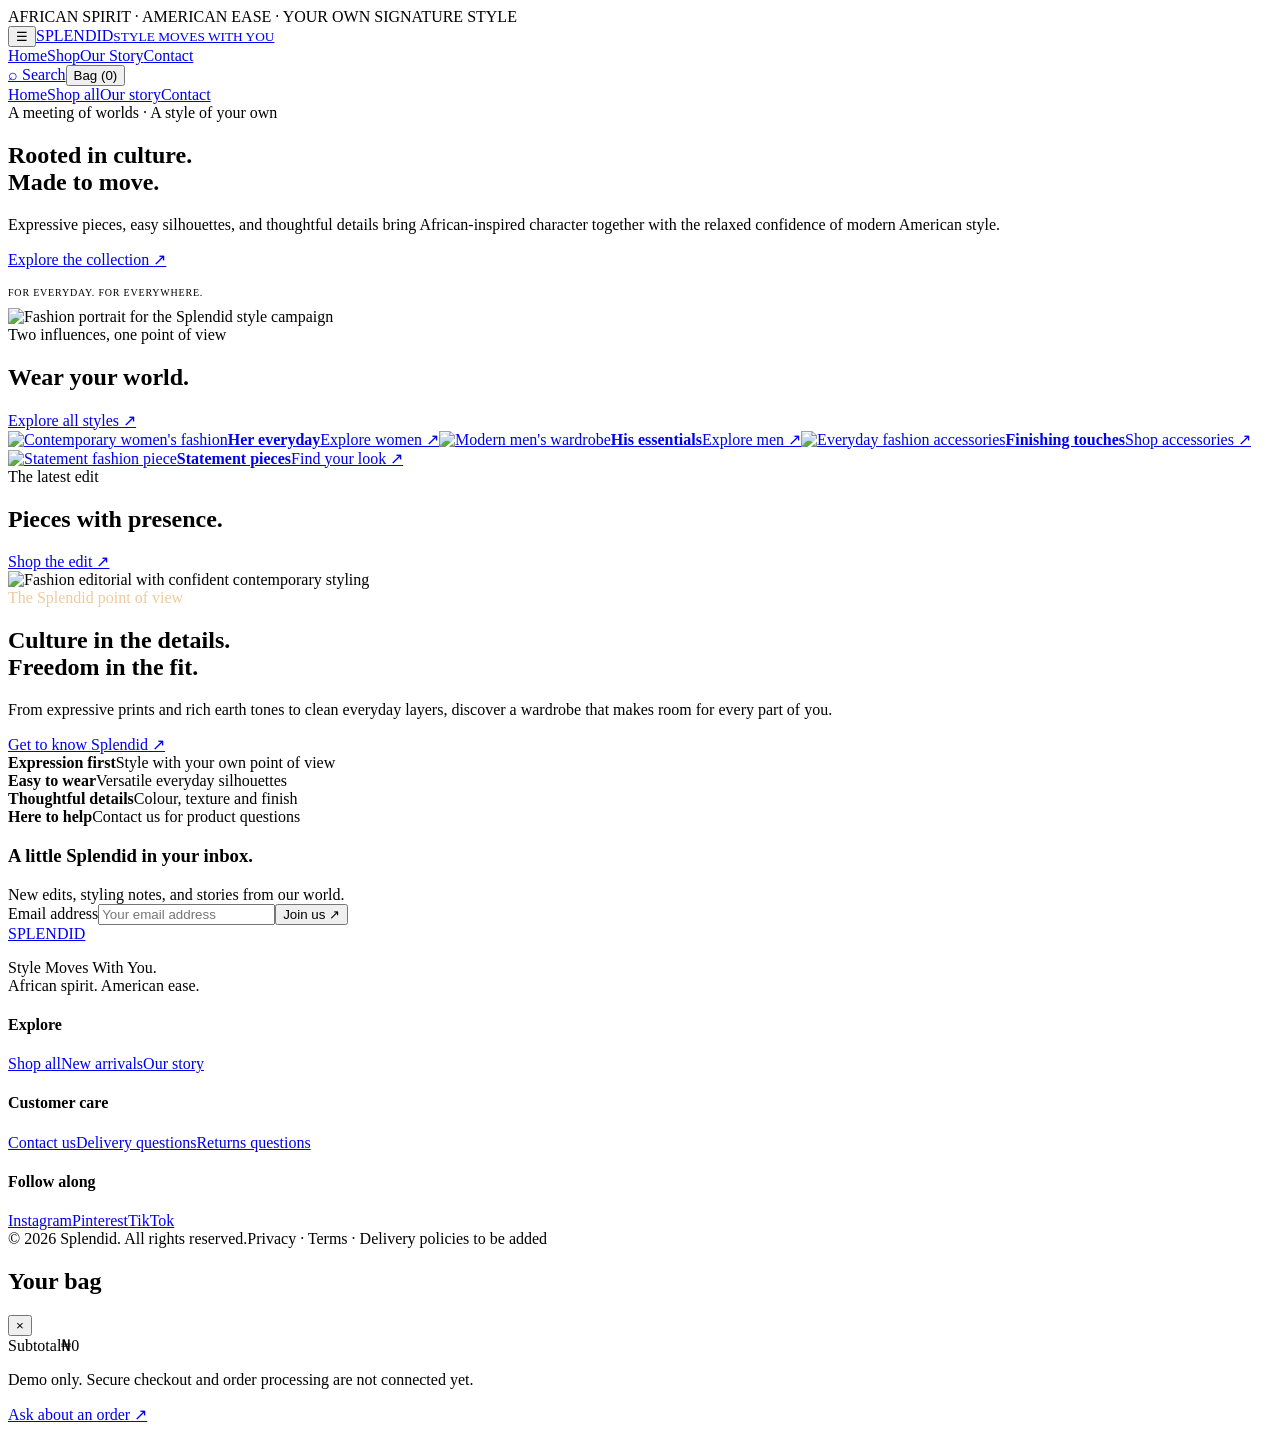
==== index.html @ 49380f8c "Add files via upload" ====
<!doctype html><html lang="en"><head><meta charset="utf-8"><meta name="viewport" content="width=device-width,initial-scale=1"><title>Splendid | African Spirit, American Ease</title><meta name="description" content="Discover Splendid: contemporary fashion blending African-inspired expression with American everyday ease. Explore clothing and accessories for your own kind of style."><meta name="robots" content="index,follow"><meta property="og:title" content="Splendid — Style Moves With You"><meta property="og:description" content="African spirit. American ease. Your own signature style."><link rel="stylesheet" href="assets/style.css"><script defer src="assets/app.js"></script><script defer src="assets/site.js"></script></head><body><div class="announcement">AFRICAN SPIRIT · AMERICAN EASE · YOUR OWN SIGNATURE STYLE</div><header class="header"><nav class="nav" aria-label="Main navigation"><button class="menu-toggle" aria-label="Open navigation">☰</button><a class="logo" href="index.html">SPLENDID<small>STYLE MOVES WITH YOU</small></a><div class="navlinks"><a href="index.html">Home</a><a href="shop.html">Shop</a><a href="about.html">Our Story</a><a href="contact.html">Contact</a></div><div class="navtools"><a href="shop.html" aria-label="Find products">⌕ Search</a><button data-open-cart aria-label="Open shopping bag">Bag (<span data-cart-count>0</span>)</button></div></nav><div class="mobile-menu"><a href="index.html">Home</a><a href="shop.html">Shop all</a><a href="about.html">Our story</a><a href="contact.html">Contact</a></div></header><main><section class="hero"><div class="hero-copy"><div class="eyebrow">A meeting of worlds · A style of your own</div><h1>Rooted in culture.<br>Made to move.</h1><p>Expressive pieces, easy silhouettes, and thoughtful details bring African-inspired character together with the relaxed confidence of modern American style.</p><a class="button" href="shop.html">Explore the collection <span>↗</span></a><p style="font-size:10px;letter-spacing:.08em;margin-top:18px">FOR EVERYDAY. FOR EVERYWHERE.</p></div><div class="hero-image"><img src="https://images.unsplash.com/photo-1534528741775-53994a69daeb?auto=format&fit=crop&w=1400&q=90" alt="Fashion portrait for the Splendid style campaign"></div></section><section class="section container"><div class="section-head"><div><div class="eyebrow">Two influences, one point of view</div><h2>Wear your world.</h2></div><a class="text-link" href="shop.html">Explore all styles ↗</a></div><div class="categories"><a class="category-card" href="shop.html?category=Women"><img src="https://images.unsplash.com/photo-1483985988355-763728e1935b?auto=format&fit=crop&w=800&q=85" alt="Contemporary women's fashion" loading="lazy"><span class="category-label"><strong>Her everyday</strong>Explore women ↗</span></a><a class="category-card" href="shop.html?category=Men"><img src="https://images.unsplash.com/photo-1617137968427-85924c800a22?auto=format&fit=crop&w=800&q=85" alt="Modern men's wardrobe" loading="lazy"><span class="category-label"><strong>His essentials</strong>Explore men ↗</span></a><a class="category-card" href="shop.html?category=Accessories"><img src="https://images.unsplash.com/photo-1590874103328-eac38a683ce7?auto=format&fit=crop&w=800&q=85" alt="Everyday fashion accessories" loading="lazy"><span class="category-label"><strong>Finishing touches</strong>Shop accessories ↗</span></a><a class="category-card" href="shop.html"><img src="https://images.unsplash.com/photo-1539008835657-9e8e9680c956?auto=format&fit=crop&w=800&q=85" alt="Statement fashion piece" loading="lazy"><span class="category-label"><strong>Statement pieces</strong>Find your look ↗</span></a></div></section><section class="section container"><div class="section-head"><div><div class="eyebrow">The latest edit</div><h2>Pieces with presence.</h2></div><a class="text-link" href="shop.html">Shop the edit ↗</a></div><div class="product-grid" data-featured></div></section><section class="container section"><div class="editorial"><img src="https://images.unsplash.com/photo-1529139574466-a303027c1d8b?auto=format&fit=crop&w=1100&q=85" alt="Fashion editorial with confident contemporary styling" loading="lazy"><div class="editorial-copy"><div class="eyebrow" style="color:#f0c99c">The Splendid point of view</div><h2>Culture in the details.<br>Freedom in the fit.</h2><p>From expressive prints and rich earth tones to clean everyday layers, discover a wardrobe that makes room for every part of you.</p><a class="button light" href="about.html">Get to know Splendid ↗</a></div></div></section><section class="container section" style="padding-top:0"><div class="benefits"><div class="benefit"><strong>Expression first</strong><span>Style with your own point of view</span></div><div class="benefit"><strong>Easy to wear</strong><span>Versatile everyday silhouettes</span></div><div class="benefit"><strong>Thoughtful details</strong><span>Colour, texture and finish</span></div><div class="benefit"><strong>Here to help</strong><span>Contact us for product questions</span></div></div></section><section class="container section" style="padding-top:0"><div class="newsletter"><div><h3>A little Splendid in your inbox.</h3><p class="muted" style="margin:0">New edits, styling notes, and stories from our world.</p></div><form class="newsletter-form" data-newsletter><label class="sr-only" for="newsletter-email">Email address</label><input id="newsletter-email" type="email" required placeholder="Your email address"><button type="submit">Join us ↗</button><span data-form-note class="sr-only" aria-live="polite"></span></form></div></section></main><footer class="footer"><div class="container"><div class="footer-main"><div class="footer-brand"><a class="logo" href="index.html">SPLENDID</a><p>Style Moves With You.<br>African spirit. American ease.</p></div><div><h4>Explore</h4><div class="footer-links"><a href="shop.html">Shop all</a><a href="shop.html">New arrivals</a><a href="about.html">Our story</a></div></div><div><h4>Customer care</h4><div class="footer-links"><a href="contact.html">Contact us</a><a href="contact.html">Delivery questions</a><a href="contact.html">Returns questions</a></div></div><div><h4>Follow along</h4><div class="footer-links"><a href="#">Instagram</a><a href="#">Pinterest</a><a href="#">TikTok</a></div></div></div><div class="footer-bottom"><span>© <span data-year>2026</span> Splendid. All rights reserved.</span><span>Privacy · Terms · Delivery policies to be added</span></div></div></footer><div class="cart-panel" data-cart-panel role="dialog" aria-modal="true" aria-label="Shopping bag"><div class="cart-inner"><div class="cart-head"><h2>Your bag</h2><button class="cart-close" data-close-cart aria-label="Close bag">×</button></div><div data-cart-items></div><div class="cart-total"><span>Subtotal</span><span data-cart-total>₦0</span></div><p class="cart-note">Demo only. Secure checkout and order processing are not connected yet.</p><a class="button" href="contact.html">Ask about an order ↗</a></div></div></body></html>
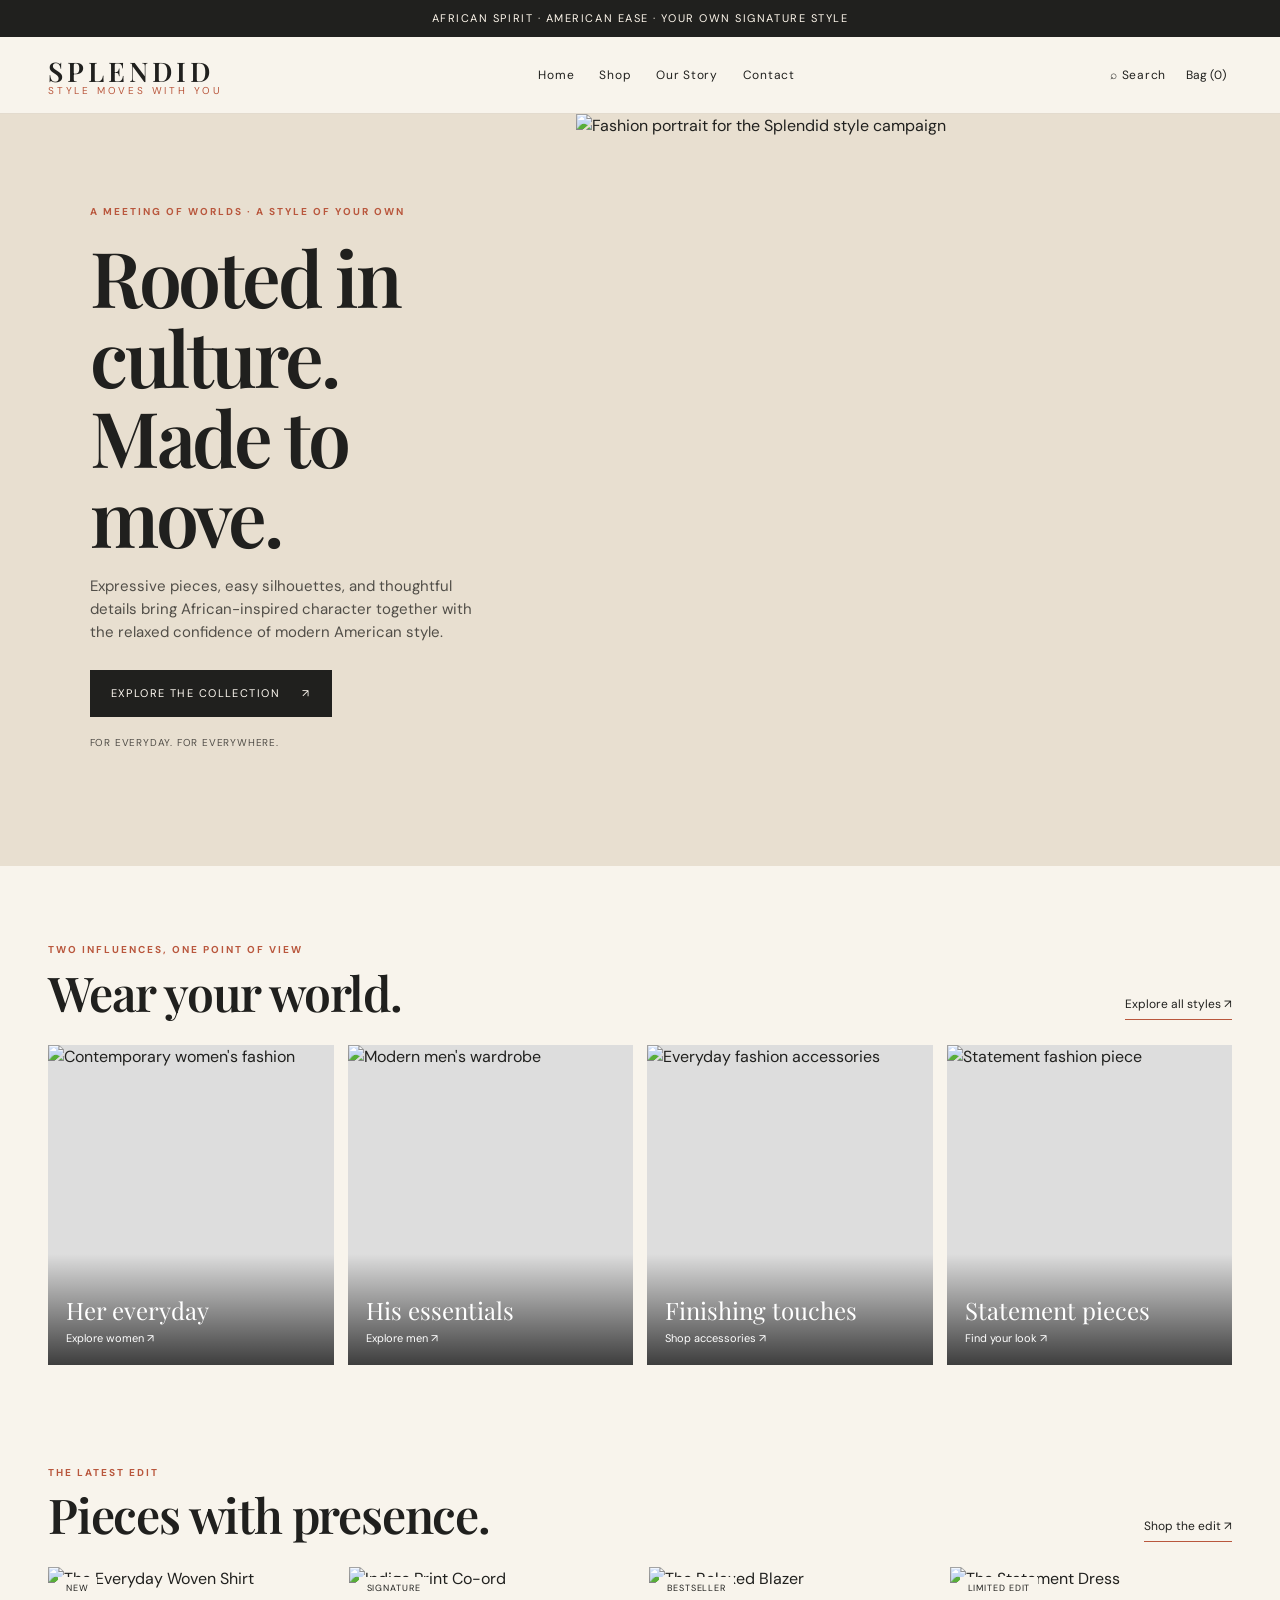
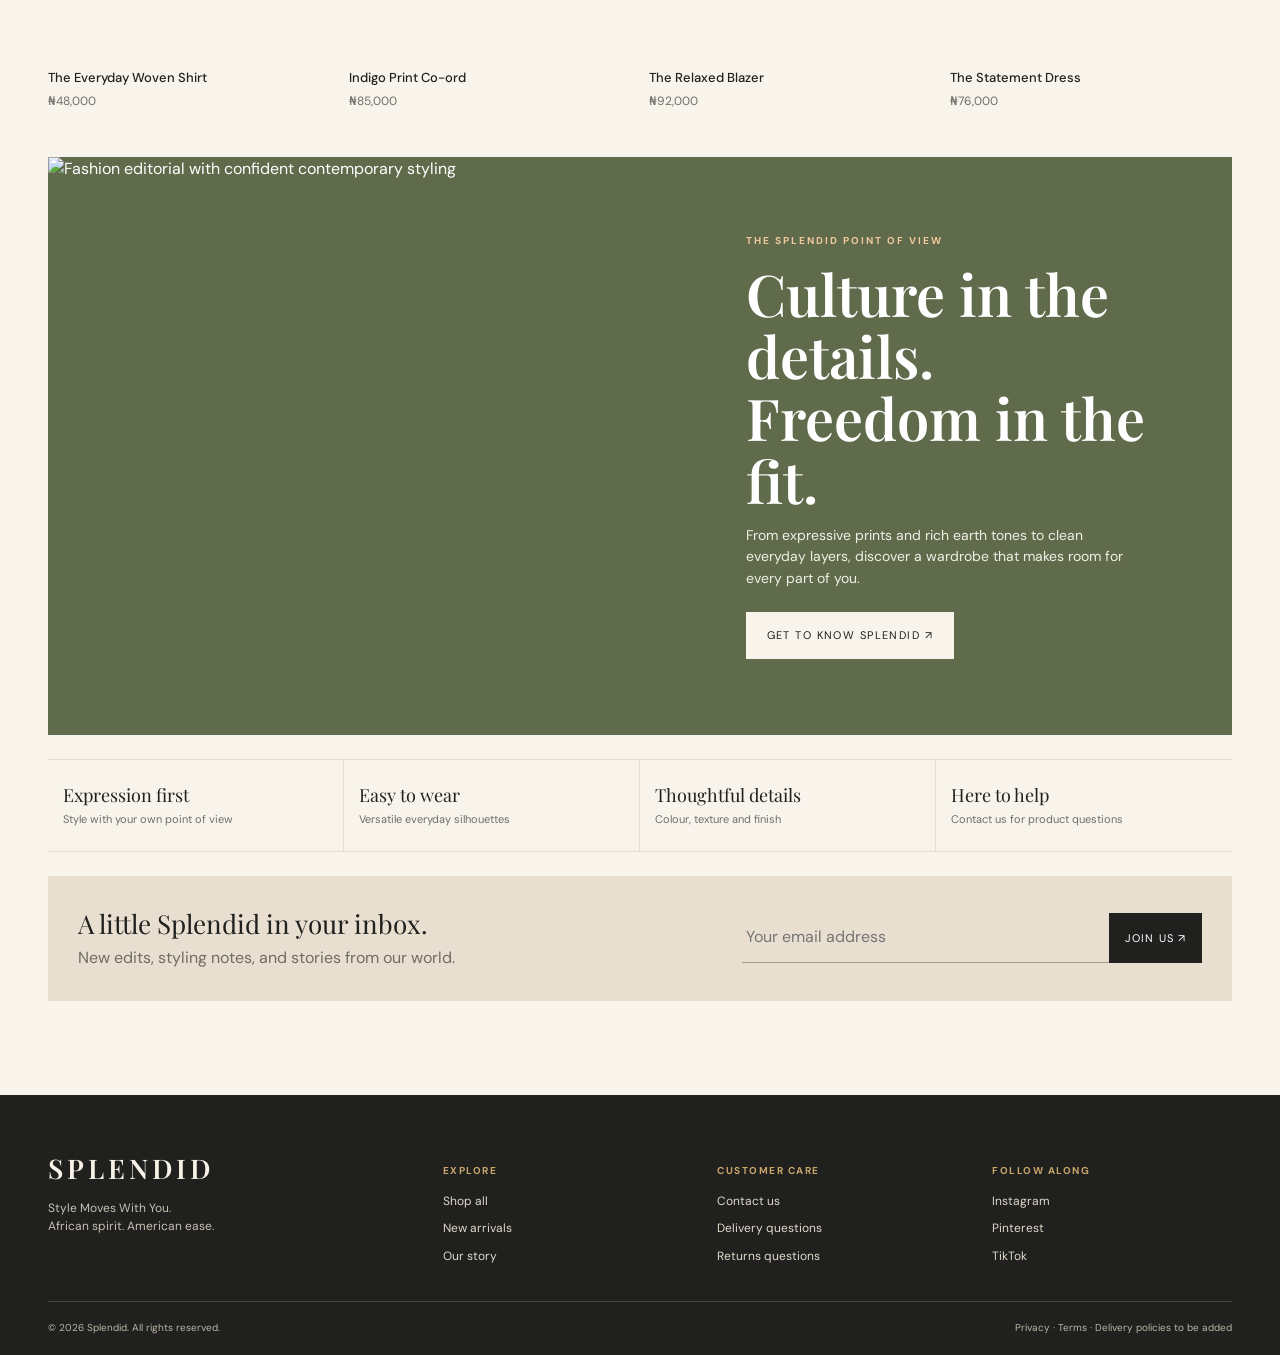
==== commit f869a873: "Update index.html" ====
--- a/index.html
+++ b/index.html
@@ -1 +1,2 @@
-<!doctype html><html lang="en"><head><meta charset="utf-8"><meta name="viewport" content="width=device-width,initial-scale=1"><title>Splendid | African Spirit, American Ease</title><meta name="description" content="Discover Splendid: contemporary fashion blending African-inspired expression with American everyday ease. Explore clothing and accessories for your own kind of style."><meta name="robots" content="index,follow"><meta property="og:title" content="Splendid — Style Moves With You"><meta property="og:description" content="African spirit. American ease. Your own signature style."><link rel="stylesheet" href="assets/style.css"><script defer src="assets/app.js"></script><script defer src="assets/site.js"></script></head><body><div class="announcement">AFRICAN SPIRIT · AMERICAN EASE · YOUR OWN SIGNATURE STYLE</div><header class="header"><nav class="nav" aria-label="Main navigation"><button class="menu-toggle" aria-label="Open navigation">☰</button><a class="logo" href="index.html">SPLENDID<small>STYLE MOVES WITH YOU</small></a><div class="navlinks"><a href="index.html">Home</a><a href="shop.html">Shop</a><a href="about.html">Our Story</a><a href="contact.html">Contact</a></div><div class="navtools"><a href="shop.html" aria-label="Find products">⌕ Search</a><button data-open-cart aria-label="Open shopping bag">Bag (<span data-cart-count>0</span>)</button></div></nav><div class="mobile-menu"><a href="index.html">Home</a><a href="shop.html">Shop all</a><a href="about.html">Our story</a><a href="contact.html">Contact</a></div></header><main><section class="hero"><div class="hero-copy"><div class="eyebrow">A meeting of worlds · A style of your own</div><h1>Rooted in culture.<br>Made to move.</h1><p>Expressive pieces, easy silhouettes, and thoughtful details bring African-inspired character together with the relaxed confidence of modern American style.</p><a class="button" href="shop.html">Explore the collection <span>↗</span></a><p style="font-size:10px;letter-spacing:.08em;margin-top:18px">FOR EVERYDAY. FOR EVERYWHERE.</p></div><div class="hero-image"><img src="https://images.unsplash.com/photo-1534528741775-53994a69daeb?auto=format&fit=crop&w=1400&q=90" alt="Fashion portrait for the Splendid style campaign"></div></section><section class="section container"><div class="section-head"><div><div class="eyebrow">Two influences, one point of view</div><h2>Wear your world.</h2></div><a class="text-link" href="shop.html">Explore all styles ↗</a></div><div class="categories"><a class="category-card" href="shop.html?category=Women"><img src="https://images.unsplash.com/photo-1483985988355-763728e1935b?auto=format&fit=crop&w=800&q=85" alt="Contemporary women's fashion" loading="lazy"><span class="category-label"><strong>Her everyday</strong>Explore women ↗</span></a><a class="category-card" href="shop.html?category=Men"><img src="https://images.unsplash.com/photo-1617137968427-85924c800a22?auto=format&fit=crop&w=800&q=85" alt="Modern men's wardrobe" loading="lazy"><span class="category-label"><strong>His essentials</strong>Explore men ↗</span></a><a class="category-card" href="shop.html?category=Accessories"><img src="https://images.unsplash.com/photo-1590874103328-eac38a683ce7?auto=format&fit=crop&w=800&q=85" alt="Everyday fashion accessories" loading="lazy"><span class="category-label"><strong>Finishing touches</strong>Shop accessories ↗</span></a><a class="category-card" href="shop.html"><img src="https://images.unsplash.com/photo-1539008835657-9e8e9680c956?auto=format&fit=crop&w=800&q=85" alt="Statement fashion piece" loading="lazy"><span class="category-label"><strong>Statement pieces</strong>Find your look ↗</span></a></div></section><section class="section container"><div class="section-head"><div><div class="eyebrow">The latest edit</div><h2>Pieces with presence.</h2></div><a class="text-link" href="shop.html">Shop the edit ↗</a></div><div class="product-grid" data-featured></div></section><section class="container section"><div class="editorial"><img src="https://images.unsplash.com/photo-1529139574466-a303027c1d8b?auto=format&fit=crop&w=1100&q=85" alt="Fashion editorial with confident contemporary styling" loading="lazy"><div class="editorial-copy"><div class="eyebrow" style="color:#f0c99c">The Splendid point of view</div><h2>Culture in the details.<br>Freedom in the fit.</h2><p>From expressive prints and rich earth tones to clean everyday layers, discover a wardrobe that makes room for every part of you.</p><a class="button light" href="about.html">Get to know Splendid ↗</a></div></div></section><section class="container section" style="padding-top:0"><div class="benefits"><div class="benefit"><strong>Expression first</strong><span>Style with your own point of view</span></div><div class="benefit"><strong>Easy to wear</strong><span>Versatile everyday silhouettes</span></div><div class="benefit"><strong>Thoughtful details</strong><span>Colour, texture and finish</span></div><div class="benefit"><strong>Here to help</strong><span>Contact us for product questions</span></div></div></section><section class="container section" style="padding-top:0"><div class="newsletter"><div><h3>A little Splendid in your inbox.</h3><p class="muted" style="margin:0">New edits, styling notes, and stories from our world.</p></div><form class="newsletter-form" data-newsletter><label class="sr-only" for="newsletter-email">Email address</label><input id="newsletter-email" type="email" required placeholder="Your email address"><button type="submit">Join us ↗</button><span data-form-note class="sr-only" aria-live="polite"></span></form></div></section></main><footer class="footer"><div class="container"><div class="footer-main"><div class="footer-brand"><a class="logo" href="index.html">SPLENDID</a><p>Style Moves With You.<br>African spirit. American ease.</p></div><div><h4>Explore</h4><div class="footer-links"><a href="shop.html">Shop all</a><a href="shop.html">New arrivals</a><a href="about.html">Our story</a></div></div><div><h4>Customer care</h4><div class="footer-links"><a href="contact.html">Contact us</a><a href="contact.html">Delivery questions</a><a href="contact.html">Returns questions</a></div></div><div><h4>Follow along</h4><div class="footer-links"><a href="#">Instagram</a><a href="#">Pinterest</a><a href="#">TikTok</a></div></div></div><div class="footer-bottom"><span>© <span data-year>2026</span> Splendid. All rights reserved.</span><span>Privacy · Terms · Delivery policies to be added</span></div></div></footer><div class="cart-panel" data-cart-panel role="dialog" aria-modal="true" aria-label="Shopping bag"><div class="cart-inner"><div class="cart-head"><h2>Your bag</h2><button class="cart-close" data-close-cart aria-label="Close bag">×</button></div><div data-cart-items></div><div class="cart-total"><span>Subtotal</span><span data-cart-total>₦0</span></div><p class="cart-note">Demo only. Secure checkout and order processing are not connected yet.</p><a class="button" href="contact.html">Ask about an order ↗</a></div></div></body></html>+<!doctype html><html lang="en"><head> 
+<meta name="google-site-verification" content="3cbQfz8HSsc6Aqe2vaM2BkxB1Rm-WFdyuLF4IimQgEU" /> <meta charset="utf-8"><meta name="viewport" content="width=device-width,initial-scale=1"><title>Splendid | African Spirit, American Ease</title><meta name="description" content="Discover Splendid: contemporary fashion blending African-inspired expression with American everyday ease. Explore clothing and accessories for your own kind of style."><meta name="robots" content="index,follow"><meta property="og:title" content="Splendid — Style Moves With You"><meta property="og:description" content="African spirit. American ease. Your own signature style."><link rel="stylesheet" href="assets/style.css"><script defer src="assets/app.js"></script><script defer src="assets/site.js"></script></head><body><div class="announcement">AFRICAN SPIRIT · AMERICAN EASE · YOUR OWN SIGNATURE STYLE</div><header class="header"><nav class="nav" aria-label="Main navigation"><button class="menu-toggle" aria-label="Open navigation">☰</button><a class="logo" href="index.html">SPLENDID<small>STYLE MOVES WITH YOU</small></a><div class="navlinks"><a href="index.html">Home</a><a href="shop.html">Shop</a><a href="about.html">Our Story</a><a href="contact.html">Contact</a></div><div class="navtools"><a href="shop.html" aria-label="Find products">⌕ Search</a><button data-open-cart aria-label="Open shopping bag">Bag (<span data-cart-count>0</span>)</button></div></nav><div class="mobile-menu"><a href="index.html">Home</a><a href="shop.html">Shop all</a><a href="about.html">Our story</a><a href="contact.html">Contact</a></div></header><main><section class="hero"><div class="hero-copy"><div class="eyebrow">A meeting of worlds · A style of your own</div><h1>Rooted in culture.<br>Made to move.</h1><p>Expressive pieces, easy silhouettes, and thoughtful details bring African-inspired character together with the relaxed confidence of modern American style.</p><a class="button" href="shop.html">Explore the collection <span>↗</span></a><p style="font-size:10px;letter-spacing:.08em;margin-top:18px">FOR EVERYDAY. FOR EVERYWHERE.</p></div><div class="hero-image"><img src="https://images.unsplash.com/photo-1534528741775-53994a69daeb?auto=format&fit=crop&w=1400&q=90" alt="Fashion portrait for the Splendid style campaign"></div></section><section class="section container"><div class="section-head"><div><div class="eyebrow">Two influences, one point of view</div><h2>Wear your world.</h2></div><a class="text-link" href="shop.html">Explore all styles ↗</a></div><div class="categories"><a class="category-card" href="shop.html?category=Women"><img src="https://images.unsplash.com/photo-1483985988355-763728e1935b?auto=format&fit=crop&w=800&q=85" alt="Contemporary women's fashion" loading="lazy"><span class="category-label"><strong>Her everyday</strong>Explore women ↗</span></a><a class="category-card" href="shop.html?category=Men"><img src="https://images.unsplash.com/photo-1617137968427-85924c800a22?auto=format&fit=crop&w=800&q=85" alt="Modern men's wardrobe" loading="lazy"><span class="category-label"><strong>His essentials</strong>Explore men ↗</span></a><a class="category-card" href="shop.html?category=Accessories"><img src="https://images.unsplash.com/photo-1590874103328-eac38a683ce7?auto=format&fit=crop&w=800&q=85" alt="Everyday fashion accessories" loading="lazy"><span class="category-label"><strong>Finishing touches</strong>Shop accessories ↗</span></a><a class="category-card" href="shop.html"><img src="https://images.unsplash.com/photo-1539008835657-9e8e9680c956?auto=format&fit=crop&w=800&q=85" alt="Statement fashion piece" loading="lazy"><span class="category-label"><strong>Statement pieces</strong>Find your look ↗</span></a></div></section><section class="section container"><div class="section-head"><div><div class="eyebrow">The latest edit</div><h2>Pieces with presence.</h2></div><a class="text-link" href="shop.html">Shop the edit ↗</a></div><div class="product-grid" data-featured></div></section><section class="container section"><div class="editorial"><img src="https://images.unsplash.com/photo-1529139574466-a303027c1d8b?auto=format&fit=crop&w=1100&q=85" alt="Fashion editorial with confident contemporary styling" loading="lazy"><div class="editorial-copy"><div class="eyebrow" style="color:#f0c99c">The Splendid point of view</div><h2>Culture in the details.<br>Freedom in the fit.</h2><p>From expressive prints and rich earth tones to clean everyday layers, discover a wardrobe that makes room for every part of you.</p><a class="button light" href="about.html">Get to know Splendid ↗</a></div></div></section><section class="container section" style="padding-top:0"><div class="benefits"><div class="benefit"><strong>Expression first</strong><span>Style with your own point of view</span></div><div class="benefit"><strong>Easy to wear</strong><span>Versatile everyday silhouettes</span></div><div class="benefit"><strong>Thoughtful details</strong><span>Colour, texture and finish</span></div><div class="benefit"><strong>Here to help</strong><span>Contact us for product questions</span></div></div></section><section class="container section" style="padding-top:0"><div class="newsletter"><div><h3>A little Splendid in your inbox.</h3><p class="muted" style="margin:0">New edits, styling notes, and stories from our world.</p></div><form class="newsletter-form" data-newsletter><label class="sr-only" for="newsletter-email">Email address</label><input id="newsletter-email" type="email" required placeholder="Your email address"><button type="submit">Join us ↗</button><span data-form-note class="sr-only" aria-live="polite"></span></form></div></section></main><footer class="footer"><div class="container"><div class="footer-main"><div class="footer-brand"><a class="logo" href="index.html">SPLENDID</a><p>Style Moves With You.<br>African spirit. American ease.</p></div><div><h4>Explore</h4><div class="footer-links"><a href="shop.html">Shop all</a><a href="shop.html">New arrivals</a><a href="about.html">Our story</a></div></div><div><h4>Customer care</h4><div class="footer-links"><a href="contact.html">Contact us</a><a href="contact.html">Delivery questions</a><a href="contact.html">Returns questions</a></div></div><div><h4>Follow along</h4><div class="footer-links"><a href="#">Instagram</a><a href="#">Pinterest</a><a href="#">TikTok</a></div></div></div><div class="footer-bottom"><span>© <span data-year>2026</span> Splendid. All rights reserved.</span><span>Privacy · Terms · Delivery policies to be added</span></div></div></footer><div class="cart-panel" data-cart-panel role="dialog" aria-modal="true" aria-label="Shopping bag"><div class="cart-inner"><div class="cart-head"><h2>Your bag</h2><button class="cart-close" data-close-cart aria-label="Close bag">×</button></div><div data-cart-items></div><div class="cart-total"><span>Subtotal</span><span data-cart-total>₦0</span></div><p class="cart-note">Demo only. Secure checkout and order processing are not connected yet.</p><a class="button" href="contact.html">Ask about an order ↗</a></div></div></body></html>
--- a/assets/style.css
+++ b/assets/style.css
@@ -0,0 +1,4 @@
+@import url('https://fonts.googleapis.com/css2?family=DM+Sans:wght@400;500;600;700&family=Playfair+Display:wght@500;600;700&display=swap');
+:root{--ink:#20201e;--paper:#f8f4ec;--white:#fffdf8;--clay:#b9573d;--gold:#c9a66b;--olive:#606b4c;--muted:#706d65;--line:#e3dbce;--serif:'Playfair Display',Georgia,serif;--sans:'DM Sans',Arial,sans-serif}*{box-sizing:border-box}html{scroll-behavior:smooth}body{margin:0;background:var(--paper);color:var(--ink);font-family:var(--sans);line-height:1.55}img{display:block;width:100%;object-fit:cover}a{color:inherit;text-decoration:none}button,input,select,textarea{font:inherit}button,.button{cursor:pointer}.announcement{background:var(--ink);color:#fff8ed;text-align:center;font-size:11px;letter-spacing:.14em;text-transform:uppercase;padding:10px 14px}.header{position:sticky;top:0;z-index:10;background:rgba(248,244,236,.96);backdrop-filter:blur(10px);border-bottom:1px solid var(--line)}.nav{max-width:1240px;margin:auto;min-height:76px;padding:0 28px;display:flex;align-items:center;justify-content:space-between;gap:20px}.logo{font:600 27px var(--serif);letter-spacing:.15em}.logo small{display:block;font:10px var(--sans);letter-spacing:.28em;text-align:center;color:var(--clay);margin-top:-5px}.navlinks,.navtools{display:flex;align-items:center;gap:25px;font-size:12px;letter-spacing:.06em}.navlinks a:hover,.footer a:hover{color:var(--clay)}.navtools{gap:14px}.navtools button{border:0;background:none;color:var(--ink)}.menu-toggle{display:none;border:0;background:none;font-size:23px}.mobile-menu{display:none;padding:12px 25px 22px;gap:16px}.container{max-width:1240px;margin:auto;padding-left:28px;padding-right:28px}.eyebrow{font-size:10px;letter-spacing:.2em;text-transform:uppercase;color:var(--clay);font-weight:700}.hero{display:grid;grid-template-columns: .9fr 1.1fr;min-height:590px;background:#e8dfd0}.hero-copy{padding:clamp(36px,7vw,100px);display:flex;flex-direction:column;align-items:flex-start;justify-content:center}.hero h1{font:600 clamp(45px,6vw,78px)/1.04 var(--serif);letter-spacing:-.04em;margin:18px 0}.hero p{max-width:400px;color:#514e48;font-size:15px;margin:0 0 26px}.hero-image{min-height:520px;position:relative}.hero-image img{height:100%;position:absolute;inset:0}.button{display:inline-flex;align-items:center;gap:22px;background:var(--ink);color:#fffaf2;padding:14px 20px;font-size:11px;text-transform:uppercase;letter-spacing:.13em;border:1px solid var(--ink);transition:.2s}.button:hover{background:var(--clay);border-color:var(--clay)}.button.light{background:var(--paper);color:var(--ink);border-color:var(--paper)}.section{padding-top:76px;padding-bottom:24px}.section-head{display:flex;justify-content:space-between;align-items:end;gap:20px;margin-bottom:25px}.section-head h2,.page-title{font:600 clamp(32px,4vw,48px)/1.12 var(--serif);margin:8px 0 0;letter-spacing:-.025em}.text-link{font-size:12px;border-bottom:1px solid var(--clay);padding-bottom:5px}.categories{display:grid;grid-template-columns:repeat(4,1fr);gap:14px}.category-card{position:relative;min-height:320px;overflow:hidden;background:#ddd}.category-card img{height:320px;transition:transform .5s}.category-card:hover img{transform:scale(1.04)}.category-label{position:absolute;inset:auto 0 0;padding:40px 18px 18px;color:white;background:linear-gradient(transparent,rgba(0,0,0,.72));display:flex;flex-direction:column;font-size:11px;gap:4px}.category-label strong{font:24px var(--serif)}.product-grid{display:grid;grid-template-columns:repeat(4,minmax(0,1fr));gap:18px}.product-card{min-width:0}.product-image{position:relative;background:#e8e1d5;overflow:hidden;aspect-ratio:3/4}.product-image img{height:100%;transition:transform .4s}.product-card:hover .product-image img{transform:scale(1.035)}.tag{position:absolute;left:10px;top:10px;background:var(--paper);padding:5px 8px;font-size:9px;text-transform:uppercase;letter-spacing:.1em}.product-meta{padding:11px 0}.product-meta h3{font-size:13px;font-weight:500;margin:0 0 4px}.product-meta p{font-size:12px;color:var(--muted);margin:0}.editorial{display:grid;grid-template-columns:1.05fr .95fr;background:var(--olive);color:white;min-height:380px}.editorial img{height:100%;min-height:380px}.editorial-copy{padding:clamp(30px,6vw,76px);display:flex;flex-direction:column;align-items:flex-start;justify-content:center}.editorial-copy h2{font:600 clamp(35px,4.5vw,58px)/1.08 var(--serif);margin:14px 0}.editorial-copy p{max-width:400px;color:#f1eee6;font-size:14px;margin:0 0 22px}.benefits{display:grid;grid-template-columns:repeat(4,1fr);border-top:1px solid var(--line);border-bottom:1px solid var(--line)}.benefit{padding:23px 15px;border-right:1px solid var(--line)}.benefit:last-child{border:0}.benefit strong,.benefit span{display:block}.benefit strong{font:18px var(--serif)}.benefit span{font-size:11px;color:var(--muted);margin-top:4px}.newsletter{display:flex;justify-content:space-between;align-items:center;gap:25px;background:#e9dfd0;padding:30px}.newsletter h3{font:26px var(--serif);margin:0 0 5px}.newsletter-form{display:flex;max-width:460px;width:100%}.newsletter-form input{min-width:0;flex:1;background:transparent;border:0;border-bottom:1px solid #a99c8a;padding:12px 4px;outline:none}.newsletter-form button{border:0;background:var(--ink);color:white;padding:0 16px;font-size:11px;text-transform:uppercase;letter-spacing:.1em}.footer{background:var(--ink);color:#f8f2e8;margin-top:70px;padding:55px 0 20px}.footer-main{display:grid;grid-template-columns:1.5fr repeat(3,1fr);gap:35px}.footer-brand p{font-size:12px;color:#c7c0b5}.footer h4{font-size:10px;text-transform:uppercase;letter-spacing:.15em;color:#c9a66b}.footer-links{display:grid;gap:9px;font-size:12px;color:#e1d9cc}.footer-bottom{border-top:1px solid #4a4842;margin-top:35px;padding-top:18px;display:flex;justify-content:space-between;gap:15px;color:#bdb5a8;font-size:10px}.page-hero{padding:70px 28px 55px;text-align:center;background:#e9dfd0}.page-hero p{max-width:600px;margin:14px auto 0;color:#5e594f}.shop-tools{display:flex;justify-content:space-between;align-items:center;gap:15px;margin:28px 0}.filters{display:flex;gap:8px;flex-wrap:wrap}.filter-btn{background:transparent;border:1px solid var(--line);padding:9px 13px;font-size:11px}.filter-btn.active,.filter-btn:hover{background:var(--ink);color:white;border-color:var(--ink)}select{background:var(--paper);border:1px solid var(--line);padding:10px;font-size:11px}.shop-grid{padding-bottom:60px}.product-detail{display:grid;grid-template-columns:1.05fr .95fr;gap:7%;padding-top:55px;padding-bottom:65px}.product-detail-image{aspect-ratio:4/5;background:#e7dfd3}.product-detail-image img{height:100%}.product-detail-copy{padding-top:25px}.product-detail-copy h1{font:600 clamp(34px,4vw,50px)/1.1 var(--serif);margin:12px 0}.price{font-size:16px;margin:12px 0 22px}.muted{color:var(--muted)}.option-label{font-size:11px;text-transform:uppercase;letter-spacing:.1em;margin:25px 0 9px}.swatches,.sizes{display:flex;gap:8px;flex-wrap:wrap}.swatch,.size-btn{border:1px solid var(--line);background:transparent;padding:10px 13px;font-size:12px}.swatch.active,.size-btn.active{border-color:var(--ink);outline:1px solid var(--ink)}.quantity-row{display:flex;gap:10px;margin:22px 0}.quantity-row input{width:68px;padding:12px;border:1px solid var(--line);background:transparent}.product-detail-copy .button{flex:1;justify-content:center}.about-intro{display:grid;grid-template-columns:1fr 1fr;gap:55px;align-items:center;padding-top:65px;padding-bottom:65px}.about-intro img{height:520px}.about-copy h2{font:600 clamp(36px,4vw,54px)/1.1 var(--serif);margin:12px 0 20px}.about-copy p{color:#5f5a52;font-size:14px}.values{display:grid;grid-template-columns:repeat(4,1fr);gap:14px;padding-bottom:50px}.value-card{padding:23px;background:#e9dfd0;min-height:145px}.value-card h3{font:22px var(--serif);margin:0 0 8px}.value-card p{font-size:12px;color:#625c52;margin:0}.contact-layout{display:grid;grid-template-columns:.8fr 1.2fr;gap:8%;padding-top:55px;padding-bottom:65px}.contact-copy h2{font:42px var(--serif);margin:10px 0}.contact-form{display:grid;grid-template-columns:1fr 1fr;gap:17px}.field{display:grid;gap:7px;font-size:11px}.field.full{grid-column:1/-1}.field input,.field select,.field textarea{width:100%;padding:13px;border:1px solid var(--line);background:var(--white);outline-color:var(--clay)}.field textarea{min-height:135px;resize:vertical}.form-note{font-size:12px;color:var(--olive);margin-top:12px}.notice{padding:13px;background:#e9dfd0;font-size:12px;margin:15px 0}.empty-state{padding:35px;text-align:center;color:var(--muted)}.sr-only{position:absolute;width:1px;height:1px;padding:0;margin:-1px;overflow:hidden;clip:rect(0,0,0,0);white-space:nowrap;border:0}.cart-panel{position:fixed;z-index:30;inset:0;background:#0007;display:none;justify-content:flex-end}.cart-panel.open{display:flex}.cart-inner{width:min(430px,100%);height:100%;background:var(--paper);padding:25px;overflow:auto}.cart-head{display:flex;justify-content:space-between;align-items:center;border-bottom:1px solid var(--line);padding-bottom:14px}.cart-head h2{font:28px var(--serif);margin:0}.cart-close{border:0;background:none;font-size:25px}.cart-item{display:grid;grid-template-columns:70px 1fr auto;gap:12px;padding:15px 0;border-bottom:1px solid var(--line);font-size:12px}.cart-item img{height:90px}.cart-total{display:flex;justify-content:space-between;margin:20px 0;font-weight:700}.cart-note{font-size:11px;color:var(--muted)}
+@media(max-width:800px){.nav{min-height:66px;padding:0 17px}.menu-toggle{display:block}.navlinks{display:none}.mobile-menu.open{display:grid}.navtools{gap:10px}.logo{font-size:23px}.container{padding-left:17px;padding-right:17px}.hero{grid-template-columns:1fr}.hero-copy{padding:42px 25px}.hero-image{min-height:430px;position:relative}.hero-image img{position:absolute}.categories{grid-template-columns:repeat(2,1fr);gap:10px}.category-card,.category-card img{min-height:250px;height:250px}.product-grid{grid-template-columns:repeat(2,minmax(0,1fr));gap:18px 11px}.section{padding-top:52px}.section-head h2{font-size:33px}.editorial{grid-template-columns:1fr}.editorial img{min-height:300px;height:300px}.editorial-copy{padding:34px 25px}.benefits{grid-template-columns:repeat(2,1fr)}.benefit:nth-child(2){border-right:0}.benefit:nth-child(-n+2){border-bottom:1px solid var(--line)}.newsletter{align-items:flex-start;flex-direction:column;padding:25px 18px}.footer-main{grid-template-columns:repeat(2,1fr);gap:25px}.footer-bottom{flex-direction:column}.page-hero{padding:48px 18px}.product-detail{grid-template-columns:1fr;gap:20px;padding-top:25px}.product-detail-copy{padding-top:0}.about-intro{grid-template-columns:1fr;gap:25px;padding-top:35px}.about-intro img{height:400px}.values{grid-template-columns:repeat(2,1fr)}.contact-layout{grid-template-columns:1fr;gap:25px;padding-top:35px}.shop-tools{align-items:flex-start;flex-direction:column}.shop-tools select{width:100%}}
+@media(max-width:420px){.navtools a{display:none}.hero h1{font-size:49px}.section-head{align-items:flex-start;flex-direction:column}.category-card,.category-card img{height:220px;min-height:220px}.contact-form{grid-template-columns:1fr}.field.full{grid-column:auto}.footer-main{gap:20px}.product-detail-copy h1{font-size:36px}}
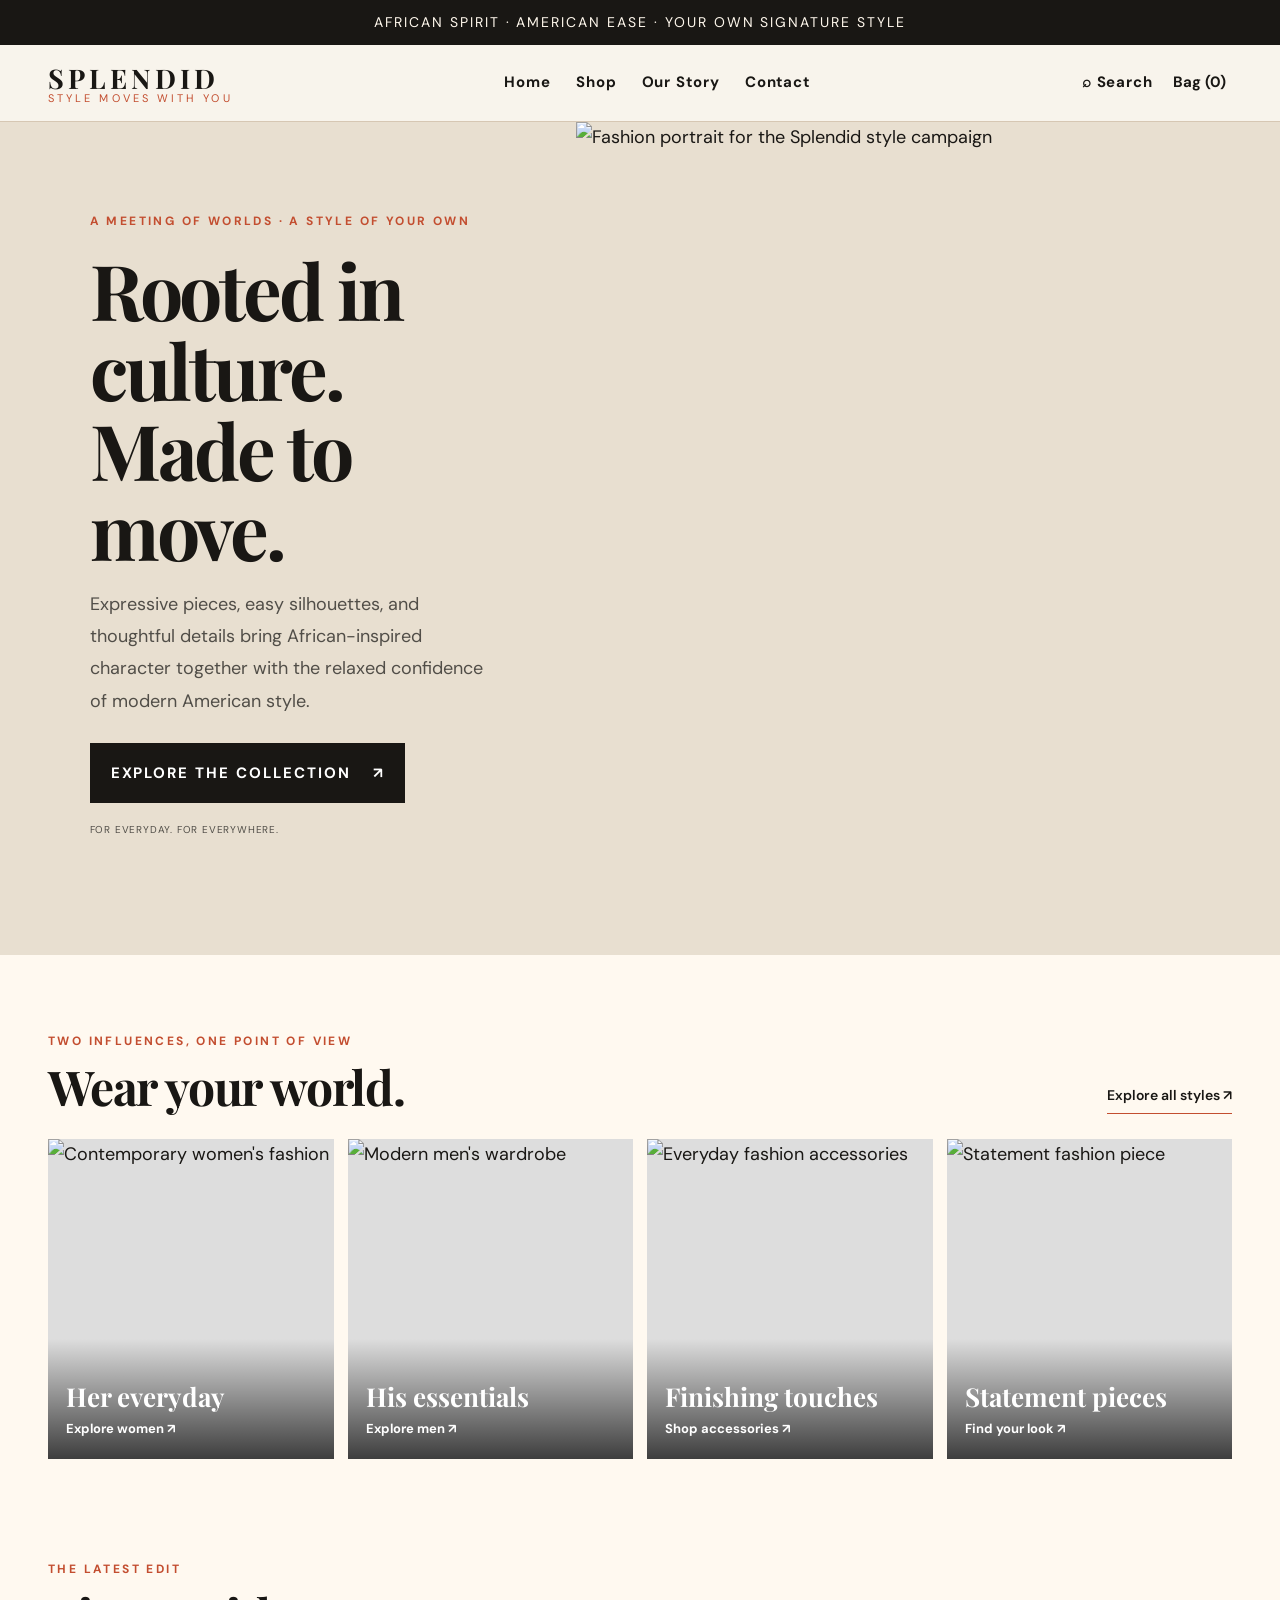
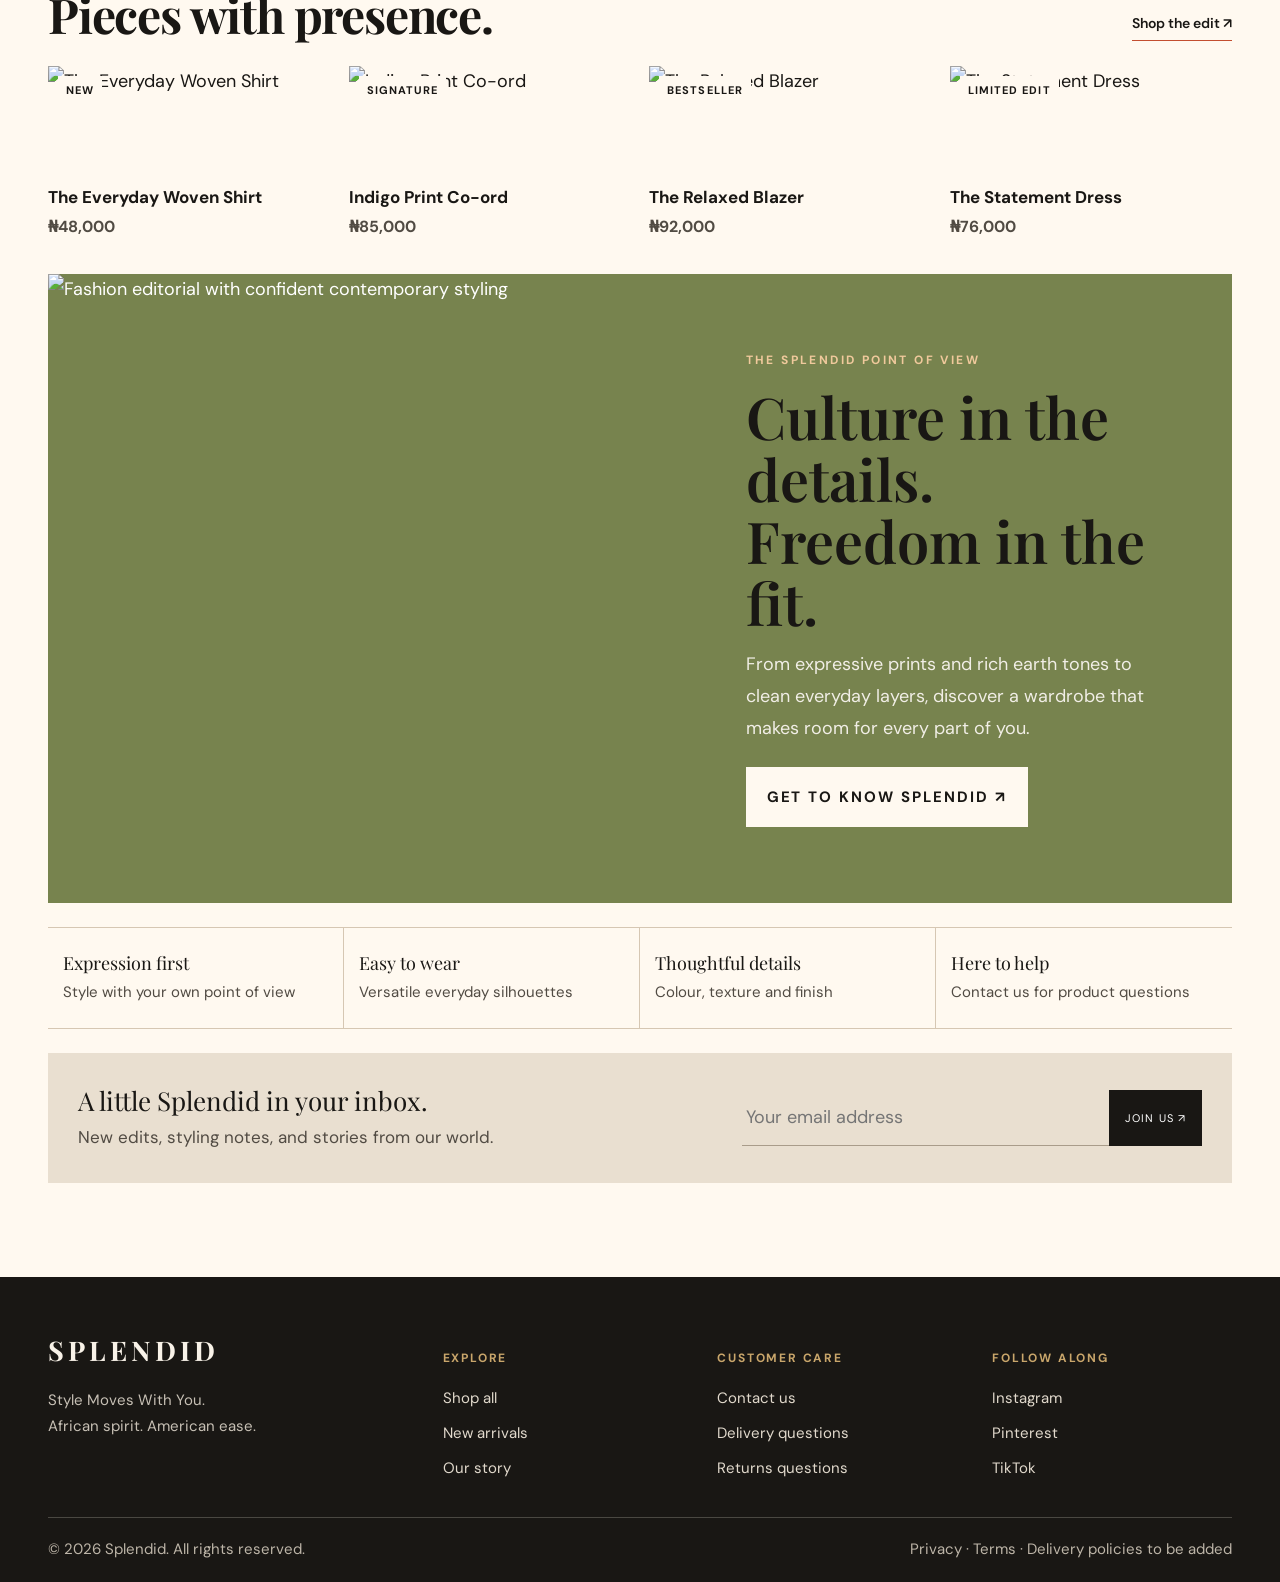
==== commit 97d1195f: "Refresh website assets after readability update" ====
--- a/index.html
+++ b/index.html
@@ -1,2 +1,2 @@
-<!doctype html><html lang="en"><head> 
-<meta name="google-site-verification" content="3cbQfz8HSsc6Aqe2vaM2BkxB1Rm-WFdyuLF4IimQgEU" /> <meta charset="utf-8"><meta name="viewport" content="width=device-width,initial-scale=1"><title>Splendid | African Spirit, American Ease</title><meta name="description" content="Discover Splendid: contemporary fashion blending African-inspired expression with American everyday ease. Explore clothing and accessories for your own kind of style."><meta name="robots" content="index,follow"><meta property="og:title" content="Splendid — Style Moves With You"><meta property="og:description" content="African spirit. American ease. Your own signature style."><link rel="stylesheet" href="assets/style.css"><script defer src="assets/app.js"></script><script defer src="assets/site.js"></script></head><body><div class="announcement">AFRICAN SPIRIT · AMERICAN EASE · YOUR OWN SIGNATURE STYLE</div><header class="header"><nav class="nav" aria-label="Main navigation"><button class="menu-toggle" aria-label="Open navigation">☰</button><a class="logo" href="index.html">SPLENDID<small>STYLE MOVES WITH YOU</small></a><div class="navlinks"><a href="index.html">Home</a><a href="shop.html">Shop</a><a href="about.html">Our Story</a><a href="contact.html">Contact</a></div><div class="navtools"><a href="shop.html" aria-label="Find products">⌕ Search</a><button data-open-cart aria-label="Open shopping bag">Bag (<span data-cart-count>0</span>)</button></div></nav><div class="mobile-menu"><a href="index.html">Home</a><a href="shop.html">Shop all</a><a href="about.html">Our story</a><a href="contact.html">Contact</a></div></header><main><section class="hero"><div class="hero-copy"><div class="eyebrow">A meeting of worlds · A style of your own</div><h1>Rooted in culture.<br>Made to move.</h1><p>Expressive pieces, easy silhouettes, and thoughtful details bring African-inspired character together with the relaxed confidence of modern American style.</p><a class="button" href="shop.html">Explore the collection <span>↗</span></a><p style="font-size:10px;letter-spacing:.08em;margin-top:18px">FOR EVERYDAY. FOR EVERYWHERE.</p></div><div class="hero-image"><img src="https://images.unsplash.com/photo-1534528741775-53994a69daeb?auto=format&fit=crop&w=1400&q=90" alt="Fashion portrait for the Splendid style campaign"></div></section><section class="section container"><div class="section-head"><div><div class="eyebrow">Two influences, one point of view</div><h2>Wear your world.</h2></div><a class="text-link" href="shop.html">Explore all styles ↗</a></div><div class="categories"><a class="category-card" href="shop.html?category=Women"><img src="https://images.unsplash.com/photo-1483985988355-763728e1935b?auto=format&fit=crop&w=800&q=85" alt="Contemporary women's fashion" loading="lazy"><span class="category-label"><strong>Her everyday</strong>Explore women ↗</span></a><a class="category-card" href="shop.html?category=Men"><img src="https://images.unsplash.com/photo-1617137968427-85924c800a22?auto=format&fit=crop&w=800&q=85" alt="Modern men's wardrobe" loading="lazy"><span class="category-label"><strong>His essentials</strong>Explore men ↗</span></a><a class="category-card" href="shop.html?category=Accessories"><img src="https://images.unsplash.com/photo-1590874103328-eac38a683ce7?auto=format&fit=crop&w=800&q=85" alt="Everyday fashion accessories" loading="lazy"><span class="category-label"><strong>Finishing touches</strong>Shop accessories ↗</span></a><a class="category-card" href="shop.html"><img src="https://images.unsplash.com/photo-1539008835657-9e8e9680c956?auto=format&fit=crop&w=800&q=85" alt="Statement fashion piece" loading="lazy"><span class="category-label"><strong>Statement pieces</strong>Find your look ↗</span></a></div></section><section class="section container"><div class="section-head"><div><div class="eyebrow">The latest edit</div><h2>Pieces with presence.</h2></div><a class="text-link" href="shop.html">Shop the edit ↗</a></div><div class="product-grid" data-featured></div></section><section class="container section"><div class="editorial"><img src="https://images.unsplash.com/photo-1529139574466-a303027c1d8b?auto=format&fit=crop&w=1100&q=85" alt="Fashion editorial with confident contemporary styling" loading="lazy"><div class="editorial-copy"><div class="eyebrow" style="color:#f0c99c">The Splendid point of view</div><h2>Culture in the details.<br>Freedom in the fit.</h2><p>From expressive prints and rich earth tones to clean everyday layers, discover a wardrobe that makes room for every part of you.</p><a class="button light" href="about.html">Get to know Splendid ↗</a></div></div></section><section class="container section" style="padding-top:0"><div class="benefits"><div class="benefit"><strong>Expression first</strong><span>Style with your own point of view</span></div><div class="benefit"><strong>Easy to wear</strong><span>Versatile everyday silhouettes</span></div><div class="benefit"><strong>Thoughtful details</strong><span>Colour, texture and finish</span></div><div class="benefit"><strong>Here to help</strong><span>Contact us for product questions</span></div></div></section><section class="container section" style="padding-top:0"><div class="newsletter"><div><h3>A little Splendid in your inbox.</h3><p class="muted" style="margin:0">New edits, styling notes, and stories from our world.</p></div><form class="newsletter-form" data-newsletter><label class="sr-only" for="newsletter-email">Email address</label><input id="newsletter-email" type="email" required placeholder="Your email address"><button type="submit">Join us ↗</button><span data-form-note class="sr-only" aria-live="polite"></span></form></div></section></main><footer class="footer"><div class="container"><div class="footer-main"><div class="footer-brand"><a class="logo" href="index.html">SPLENDID</a><p>Style Moves With You.<br>African spirit. American ease.</p></div><div><h4>Explore</h4><div class="footer-links"><a href="shop.html">Shop all</a><a href="shop.html">New arrivals</a><a href="about.html">Our story</a></div></div><div><h4>Customer care</h4><div class="footer-links"><a href="contact.html">Contact us</a><a href="contact.html">Delivery questions</a><a href="contact.html">Returns questions</a></div></div><div><h4>Follow along</h4><div class="footer-links"><a href="#">Instagram</a><a href="#">Pinterest</a><a href="#">TikTok</a></div></div></div><div class="footer-bottom"><span>© <span data-year>2026</span> Splendid. All rights reserved.</span><span>Privacy · Terms · Delivery policies to be added</span></div></div></footer><div class="cart-panel" data-cart-panel role="dialog" aria-modal="true" aria-label="Shopping bag"><div class="cart-inner"><div class="cart-head"><h2>Your bag</h2><button class="cart-close" data-close-cart aria-label="Close bag">×</button></div><div data-cart-items></div><div class="cart-total"><span>Subtotal</span><span data-cart-total>₦0</span></div><p class="cart-note">Demo only. Secure checkout and order processing are not connected yet.</p><a class="button" href="contact.html">Ask about an order ↗</a></div></div></body></html>
+<!doctype html><html lang="en"><head> <meta name="google-site-verification" content="3cbQfz8HSsc6Aqe2vaM2BkxB1Rm-WFdyuLF4IimQgEU" />
+<meta name="google-site-verification" content="3cbQfz8HSsc6Aqe2vaM2BkxB1Rm-WFdyuLF4IimQgEU" /> <meta charset="utf-8"><meta name="viewport" content="width=device-width,initial-scale=1"><title>Splendid | African Spirit, American Ease</title><meta name="description" content="Discover Splendid: contemporary fashion blending African-inspired expression with American everyday ease. Explore clothing and accessories for your own kind of style."><meta name="robots" content="index,follow"><meta property="og:title" content="Splendid — Style Moves With You"><meta property="og:description" content="African spirit. American ease. Your own signature style."><link rel="stylesheet" href="assets/style.css?v=20261111c"><script defer src="assets/app.js?v=20261111c"></script><script defer src="assets/site.js"></script></head><body><div class="announcement">AFRICAN SPIRIT · AMERICAN EASE · YOUR OWN SIGNATURE STYLE</div><header class="header"><nav class="nav" aria-label="Main navigation"><button class="menu-toggle" aria-label="Open navigation">☰</button><a class="logo" href="index.html">SPLENDID<small>STYLE MOVES WITH YOU</small></a><div class="navlinks"><a href="index.html">Home</a><a href="shop.html">Shop</a><a href="about.html">Our Story</a><a href="contact.html">Contact</a></div><div class="navtools"><a href="shop.html" aria-label="Find products">⌕ Search</a><button data-open-cart aria-label="Open shopping bag">Bag (<span data-cart-count>0</span>)</button></div></nav><div class="mobile-menu"><a href="index.html">Home</a><a href="shop.html">Shop all</a><a href="about.html">Our story</a><a href="contact.html">Contact</a></div></header><main><section class="hero"><div class="hero-copy"><div class="eyebrow">A meeting of worlds · A style of your own</div><h1>Rooted in culture.<br>Made to move.</h1><p>Expressive pieces, easy silhouettes, and thoughtful details bring African-inspired character together with the relaxed confidence of modern American style.</p><a class="button" href="shop.html">Explore the collection <span>↗</span></a><p style="font-size:10px;letter-spacing:.08em;margin-top:18px">FOR EVERYDAY. FOR EVERYWHERE.</p></div><div class="hero-image"><img src="https://images.unsplash.com/photo-1534528741775-53994a69daeb?auto=format&fit=crop&w=1400&q=90" alt="Fashion portrait for the Splendid style campaign"></div></section><section class="section container"><div class="section-head"><div><div class="eyebrow">Two influences, one point of view</div><h2>Wear your world.</h2></div><a class="text-link" href="shop.html">Explore all styles ↗</a></div><div class="categories"><a class="category-card" href="shop.html?category=Women"><img src="https://images.unsplash.com/photo-1483985988355-763728e1935b?auto=format&fit=crop&w=800&q=85" alt="Contemporary women's fashion" loading="lazy"><span class="category-label"><strong>Her everyday</strong>Explore women ↗</span></a><a class="category-card" href="shop.html?category=Men"><img src="https://images.unsplash.com/photo-1617137968427-85924c800a22?auto=format&fit=crop&w=800&q=85" alt="Modern men's wardrobe" loading="lazy"><span class="category-label"><strong>His essentials</strong>Explore men ↗</span></a><a class="category-card" href="shop.html?category=Accessories"><img src="https://images.unsplash.com/photo-1590874103328-eac38a683ce7?auto=format&fit=crop&w=800&q=85" alt="Everyday fashion accessories" loading="lazy"><span class="category-label"><strong>Finishing touches</strong>Shop accessories ↗</span></a><a class="category-card" href="shop.html"><img src="https://images.unsplash.com/photo-1539008835657-9e8e9680c956?auto=format&fit=crop&w=800&q=85" alt="Statement fashion piece" loading="lazy"><span class="category-label"><strong>Statement pieces</strong>Find your look ↗</span></a></div></section><section class="section container"><div class="section-head"><div><div class="eyebrow">The latest edit</div><h2>Pieces with presence.</h2></div><a class="text-link" href="shop.html">Shop the edit ↗</a></div><div class="product-grid" data-featured></div></section><section class="container section"><div class="editorial"><img src="https://images.unsplash.com/photo-1529139574466-a303027c1d8b?auto=format&fit=crop&w=1100&q=85" alt="Fashion editorial with confident contemporary styling" loading="lazy"><div class="editorial-copy"><div class="eyebrow" style="color:#f0c99c">The Splendid point of view</div><h2>Culture in the details.<br>Freedom in the fit.</h2><p>From expressive prints and rich earth tones to clean everyday layers, discover a wardrobe that makes room for every part of you.</p><a class="button light" href="about.html">Get to know Splendid ↗</a></div></div></section><section class="container section" style="padding-top:0"><div class="benefits"><div class="benefit"><strong>Expression first</strong><span>Style with your own point of view</span></div><div class="benefit"><strong>Easy to wear</strong><span>Versatile everyday silhouettes</span></div><div class="benefit"><strong>Thoughtful details</strong><span>Colour, texture and finish</span></div><div class="benefit"><strong>Here to help</strong><span>Contact us for product questions</span></div></div></section><section class="container section" style="padding-top:0"><div class="newsletter"><div><h3>A little Splendid in your inbox.</h3><p class="muted" style="margin:0">New edits, styling notes, and stories from our world.</p></div><form class="newsletter-form" data-newsletter><label class="sr-only" for="newsletter-email">Email address</label><input id="newsletter-email" type="email" required placeholder="Your email address"><button type="submit">Join us ↗</button><span data-form-note class="sr-only" aria-live="polite"></span></form></div></section></main><footer class="footer"><div class="container"><div class="footer-main"><div class="footer-brand"><a class="logo" href="index.html">SPLENDID</a><p>Style Moves With You.<br>African spirit. American ease.</p></div><div><h4>Explore</h4><div class="footer-links"><a href="shop.html">Shop all</a><a href="shop.html">New arrivals</a><a href="about.html">Our story</a></div></div><div><h4>Customer care</h4><div class="footer-links"><a href="contact.html">Contact us</a><a href="contact.html">Delivery questions</a><a href="contact.html">Returns questions</a></div></div><div><h4>Follow along</h4><div class="footer-links"><a href="#">Instagram</a><a href="#">Pinterest</a><a href="#">TikTok</a></div></div></div><div class="footer-bottom"><span>© <span data-year>2026</span> Splendid. All rights reserved.</span><span>Privacy · Terms · Delivery policies to be added</span></div></div></footer><div class="cart-panel" data-cart-panel role="dialog" aria-modal="true" aria-label="Shopping bag"><div class="cart-inner"><div class="cart-head"><h2>Your bag</h2><button class="cart-close" data-close-cart aria-label="Close bag">×</button></div><div data-cart-items></div><div class="cart-total"><span>Subtotal</span><span data-cart-total>₦0</span></div><p class="cart-note">Demo only. Secure checkout and order processing are not connected yet.</p><a class="button" href="contact.html">Ask about an order ↗</a></div></div></body></html>
--- a/assets/style.css
+++ b/assets/style.css
@@ -2,3 +2,350 @@
 :root{--ink:#20201e;--paper:#f8f4ec;--white:#fffdf8;--clay:#b9573d;--gold:#c9a66b;--olive:#606b4c;--muted:#706d65;--line:#e3dbce;--serif:'Playfair Display',Georgia,serif;--sans:'DM Sans',Arial,sans-serif}*{box-sizing:border-box}html{scroll-behavior:smooth}body{margin:0;background:var(--paper);color:var(--ink);font-family:var(--sans);line-height:1.55}img{display:block;width:100%;object-fit:cover}a{color:inherit;text-decoration:none}button,input,select,textarea{font:inherit}button,.button{cursor:pointer}.announcement{background:var(--ink);color:#fff8ed;text-align:center;font-size:11px;letter-spacing:.14em;text-transform:uppercase;padding:10px 14px}.header{position:sticky;top:0;z-index:10;background:rgba(248,244,236,.96);backdrop-filter:blur(10px);border-bottom:1px solid var(--line)}.nav{max-width:1240px;margin:auto;min-height:76px;padding:0 28px;display:flex;align-items:center;justify-content:space-between;gap:20px}.logo{font:600 27px var(--serif);letter-spacing:.15em}.logo small{display:block;font:10px var(--sans);letter-spacing:.28em;text-align:center;color:var(--clay);margin-top:-5px}.navlinks,.navtools{display:flex;align-items:center;gap:25px;font-size:12px;letter-spacing:.06em}.navlinks a:hover,.footer a:hover{color:var(--clay)}.navtools{gap:14px}.navtools button{border:0;background:none;color:var(--ink)}.menu-toggle{display:none;border:0;background:none;font-size:23px}.mobile-menu{display:none;padding:12px 25px 22px;gap:16px}.container{max-width:1240px;margin:auto;padding-left:28px;padding-right:28px}.eyebrow{font-size:10px;letter-spacing:.2em;text-transform:uppercase;color:var(--clay);font-weight:700}.hero{display:grid;grid-template-columns: .9fr 1.1fr;min-height:590px;background:#e8dfd0}.hero-copy{padding:clamp(36px,7vw,100px);display:flex;flex-direction:column;align-items:flex-start;justify-content:center}.hero h1{font:600 clamp(45px,6vw,78px)/1.04 var(--serif);letter-spacing:-.04em;margin:18px 0}.hero p{max-width:400px;color:#514e48;font-size:15px;margin:0 0 26px}.hero-image{min-height:520px;position:relative}.hero-image img{height:100%;position:absolute;inset:0}.button{display:inline-flex;align-items:center;gap:22px;background:var(--ink);color:#fffaf2;padding:14px 20px;font-size:11px;text-transform:uppercase;letter-spacing:.13em;border:1px solid var(--ink);transition:.2s}.button:hover{background:var(--clay);border-color:var(--clay)}.button.light{background:var(--paper);color:var(--ink);border-color:var(--paper)}.section{padding-top:76px;padding-bottom:24px}.section-head{display:flex;justify-content:space-between;align-items:end;gap:20px;margin-bottom:25px}.section-head h2,.page-title{font:600 clamp(32px,4vw,48px)/1.12 var(--serif);margin:8px 0 0;letter-spacing:-.025em}.text-link{font-size:12px;border-bottom:1px solid var(--clay);padding-bottom:5px}.categories{display:grid;grid-template-columns:repeat(4,1fr);gap:14px}.category-card{position:relative;min-height:320px;overflow:hidden;background:#ddd}.category-card img{height:320px;transition:transform .5s}.category-card:hover img{transform:scale(1.04)}.category-label{position:absolute;inset:auto 0 0;padding:40px 18px 18px;color:white;background:linear-gradient(transparent,rgba(0,0,0,.72));display:flex;flex-direction:column;font-size:11px;gap:4px}.category-label strong{font:24px var(--serif)}.product-grid{display:grid;grid-template-columns:repeat(4,minmax(0,1fr));gap:18px}.product-card{min-width:0}.product-image{position:relative;background:#e8e1d5;overflow:hidden;aspect-ratio:3/4}.product-image img{height:100%;transition:transform .4s}.product-card:hover .product-image img{transform:scale(1.035)}.tag{position:absolute;left:10px;top:10px;background:var(--paper);padding:5px 8px;font-size:9px;text-transform:uppercase;letter-spacing:.1em}.product-meta{padding:11px 0}.product-meta h3{font-size:13px;font-weight:500;margin:0 0 4px}.product-meta p{font-size:12px;color:var(--muted);margin:0}.editorial{display:grid;grid-template-columns:1.05fr .95fr;background:var(--olive);color:white;min-height:380px}.editorial img{height:100%;min-height:380px}.editorial-copy{padding:clamp(30px,6vw,76px);display:flex;flex-direction:column;align-items:flex-start;justify-content:center}.editorial-copy h2{font:600 clamp(35px,4.5vw,58px)/1.08 var(--serif);margin:14px 0}.editorial-copy p{max-width:400px;color:#f1eee6;font-size:14px;margin:0 0 22px}.benefits{display:grid;grid-template-columns:repeat(4,1fr);border-top:1px solid var(--line);border-bottom:1px solid var(--line)}.benefit{padding:23px 15px;border-right:1px solid var(--line)}.benefit:last-child{border:0}.benefit strong,.benefit span{display:block}.benefit strong{font:18px var(--serif)}.benefit span{font-size:11px;color:var(--muted);margin-top:4px}.newsletter{display:flex;justify-content:space-between;align-items:center;gap:25px;background:#e9dfd0;padding:30px}.newsletter h3{font:26px var(--serif);margin:0 0 5px}.newsletter-form{display:flex;max-width:460px;width:100%}.newsletter-form input{min-width:0;flex:1;background:transparent;border:0;border-bottom:1px solid #a99c8a;padding:12px 4px;outline:none}.newsletter-form button{border:0;background:var(--ink);color:white;padding:0 16px;font-size:11px;text-transform:uppercase;letter-spacing:.1em}.footer{background:var(--ink);color:#f8f2e8;margin-top:70px;padding:55px 0 20px}.footer-main{display:grid;grid-template-columns:1.5fr repeat(3,1fr);gap:35px}.footer-brand p{font-size:12px;color:#c7c0b5}.footer h4{font-size:10px;text-transform:uppercase;letter-spacing:.15em;color:#c9a66b}.footer-links{display:grid;gap:9px;font-size:12px;color:#e1d9cc}.footer-bottom{border-top:1px solid #4a4842;margin-top:35px;padding-top:18px;display:flex;justify-content:space-between;gap:15px;color:#bdb5a8;font-size:10px}.page-hero{padding:70px 28px 55px;text-align:center;background:#e9dfd0}.page-hero p{max-width:600px;margin:14px auto 0;color:#5e594f}.shop-tools{display:flex;justify-content:space-between;align-items:center;gap:15px;margin:28px 0}.filters{display:flex;gap:8px;flex-wrap:wrap}.filter-btn{background:transparent;border:1px solid var(--line);padding:9px 13px;font-size:11px}.filter-btn.active,.filter-btn:hover{background:var(--ink);color:white;border-color:var(--ink)}select{background:var(--paper);border:1px solid var(--line);padding:10px;font-size:11px}.shop-grid{padding-bottom:60px}.product-detail{display:grid;grid-template-columns:1.05fr .95fr;gap:7%;padding-top:55px;padding-bottom:65px}.product-detail-image{aspect-ratio:4/5;background:#e7dfd3}.product-detail-image img{height:100%}.product-detail-copy{padding-top:25px}.product-detail-copy h1{font:600 clamp(34px,4vw,50px)/1.1 var(--serif);margin:12px 0}.price{font-size:16px;margin:12px 0 22px}.muted{color:var(--muted)}.option-label{font-size:11px;text-transform:uppercase;letter-spacing:.1em;margin:25px 0 9px}.swatches,.sizes{display:flex;gap:8px;flex-wrap:wrap}.swatch,.size-btn{border:1px solid var(--line);background:transparent;padding:10px 13px;font-size:12px}.swatch.active,.size-btn.active{border-color:var(--ink);outline:1px solid var(--ink)}.quantity-row{display:flex;gap:10px;margin:22px 0}.quantity-row input{width:68px;padding:12px;border:1px solid var(--line);background:transparent}.product-detail-copy .button{flex:1;justify-content:center}.about-intro{display:grid;grid-template-columns:1fr 1fr;gap:55px;align-items:center;padding-top:65px;padding-bottom:65px}.about-intro img{height:520px}.about-copy h2{font:600 clamp(36px,4vw,54px)/1.1 var(--serif);margin:12px 0 20px}.about-copy p{color:#5f5a52;font-size:14px}.values{display:grid;grid-template-columns:repeat(4,1fr);gap:14px;padding-bottom:50px}.value-card{padding:23px;background:#e9dfd0;min-height:145px}.value-card h3{font:22px var(--serif);margin:0 0 8px}.value-card p{font-size:12px;color:#625c52;margin:0}.contact-layout{display:grid;grid-template-columns:.8fr 1.2fr;gap:8%;padding-top:55px;padding-bottom:65px}.contact-copy h2{font:42px var(--serif);margin:10px 0}.contact-form{display:grid;grid-template-columns:1fr 1fr;gap:17px}.field{display:grid;gap:7px;font-size:11px}.field.full{grid-column:1/-1}.field input,.field select,.field textarea{width:100%;padding:13px;border:1px solid var(--line);background:var(--white);outline-color:var(--clay)}.field textarea{min-height:135px;resize:vertical}.form-note{font-size:12px;color:var(--olive);margin-top:12px}.notice{padding:13px;background:#e9dfd0;font-size:12px;margin:15px 0}.empty-state{padding:35px;text-align:center;color:var(--muted)}.sr-only{position:absolute;width:1px;height:1px;padding:0;margin:-1px;overflow:hidden;clip:rect(0,0,0,0);white-space:nowrap;border:0}.cart-panel{position:fixed;z-index:30;inset:0;background:#0007;display:none;justify-content:flex-end}.cart-panel.open{display:flex}.cart-inner{width:min(430px,100%);height:100%;background:var(--paper);padding:25px;overflow:auto}.cart-head{display:flex;justify-content:space-between;align-items:center;border-bottom:1px solid var(--line);padding-bottom:14px}.cart-head h2{font:28px var(--serif);margin:0}.cart-close{border:0;background:none;font-size:25px}.cart-item{display:grid;grid-template-columns:70px 1fr auto;gap:12px;padding:15px 0;border-bottom:1px solid var(--line);font-size:12px}.cart-item img{height:90px}.cart-total{display:flex;justify-content:space-between;margin:20px 0;font-weight:700}.cart-note{font-size:11px;color:var(--muted)}
 @media(max-width:800px){.nav{min-height:66px;padding:0 17px}.menu-toggle{display:block}.navlinks{display:none}.mobile-menu.open{display:grid}.navtools{gap:10px}.logo{font-size:23px}.container{padding-left:17px;padding-right:17px}.hero{grid-template-columns:1fr}.hero-copy{padding:42px 25px}.hero-image{min-height:430px;position:relative}.hero-image img{position:absolute}.categories{grid-template-columns:repeat(2,1fr);gap:10px}.category-card,.category-card img{min-height:250px;height:250px}.product-grid{grid-template-columns:repeat(2,minmax(0,1fr));gap:18px 11px}.section{padding-top:52px}.section-head h2{font-size:33px}.editorial{grid-template-columns:1fr}.editorial img{min-height:300px;height:300px}.editorial-copy{padding:34px 25px}.benefits{grid-template-columns:repeat(2,1fr)}.benefit:nth-child(2){border-right:0}.benefit:nth-child(-n+2){border-bottom:1px solid var(--line)}.newsletter{align-items:flex-start;flex-direction:column;padding:25px 18px}.footer-main{grid-template-columns:repeat(2,1fr);gap:25px}.footer-bottom{flex-direction:column}.page-hero{padding:48px 18px}.product-detail{grid-template-columns:1fr;gap:20px;padding-top:25px}.product-detail-copy{padding-top:0}.about-intro{grid-template-columns:1fr;gap:25px;padding-top:35px}.about-intro img{height:400px}.values{grid-template-columns:repeat(2,1fr)}.contact-layout{grid-template-columns:1fr;gap:25px;padding-top:35px}.shop-tools{align-items:flex-start;flex-direction:column}.shop-tools select{width:100%}}
 @media(max-width:420px){.navtools a{display:none}.hero h1{font-size:49px}.section-head{align-items:flex-start;flex-direction:column}.category-card,.category-card img{height:220px;min-height:220px}.contact-form{grid-template-columns:1fr}.field.full{grid-column:auto}.footer-main{gap:20px}.product-detail-copy h1{font-size:36px}}
+/* SPLENDID: BOLDER FONTS & BRIGHTER EXISTING COLOURS */
+
+:root {
+  --ink: #20201E;
+  --paper: #FBF7F0;
+  --white: #FFFDF8;
+  --clay: #C65F43;
+  --gold: #D5AE65;
+  --olive: #727D58;
+  --muted: #57534C;
+  --line: #DED4C5;
+}
+
+/* Stronger typography */
+body {
+  font-size: 16px;
+  line-height: 1.7;
+  color: var(--ink);
+}
+
+.hero h1,
+.section-head h2,
+.page-title,
+.product-detail-copy h1,
+.about-copy h2 {
+  font-weight: 700;
+}
+
+/* More visible navigation */
+.navlinks,
+.navtools {
+  font-size: 14px;
+  font-weight: 600;
+}
+
+.logo {
+  font-weight: 700;
+}
+
+/* Clearer supporting text */
+.hero p,
+.page-hero p,
+.about-copy p,
+.editorial-copy p {
+  font-size: 16px;
+  line-height: 1.75;
+}
+
+/* Bolder buttons */
+.button {
+  font-size: 12px;
+  font-weight: 700;
+  min-height: 48px;
+  background: var(--ink);
+  color: #FFFFFF;
+}
+
+.button:hover {
+  background: var(--clay);
+  border-color: var(--clay);
+}
+
+/* More readable category labels */
+.category-label strong {
+  font-weight: 700;
+}
+
+.category-label {
+  font-size: 13px;
+}
+
+
+/* Clear, readable product names and prices */
+.product-meta h3 {
+  font-size: 15px;
+  font-weight: 700;
+  line-height: 1.4;
+  margin-bottom: 6px;
+  overflow-wrap: anywhere;
+}
+
+.product-meta p,
+.price {
+  font-size: 15px;
+  font-weight: 700;
+  line-height: 1.4;
+  margin-top: 0;
+}
+
+/* Keep product names and prices readable on phones */
+@media (max-width: 420px) {
+  .product-meta h3 {
+    font-size: 13px;
+  }
+
+  .product-meta p,
+  .price {
+    font-size: 13px;
+  }
+}
+
+
+.tag,
+.eyebrow {
+  font-weight: 700;
+}
+
+/* Stronger links and form labels */
+.text-link,
+.field {
+  font-size: 14px;
+  font-weight: 600;
+}
+
+.field input,
+.field select,
+.field textarea {
+  font-size: 16px;
+}
+
+/* Improve readability on smaller phones */
+@media (max-width: 420px) {
+  .hero h1 {
+    font-size: 47px;
+    font-weight: 700;
+  }
+
+  .hero p {
+    font-size: 16px;
+  }
+
+  .product-meta h3 {
+    font-size: 14px;
+  }
+
+  .navtools {
+    font-size: 13px;
+  }
+}
+
+/* SPLENDID — CLEARER FONTS & MORE VISIBLE COLOURS */
+
+:root {
+  --ink: #191714;
+  --paper: #FFF9F0;
+  --white: #FFFFFF;
+  --clay: #C34E30;
+  --gold: #E0B451;
+  --olive: #77834E;
+  --muted: #514B43;
+  --line: #D6C7B3;
+}
+
+body {
+  color: var(--ink);
+  font-size: 16px;
+  line-height: 1.7;
+}
+
+h1, h2, h3, h4,
+.hero h1,
+.section-head h2,
+.page-title,
+.product-detail-copy h1 {
+  color: var(--ink);
+  font-weight: 700;
+}
+
+p, li, label {
+  color: var(--muted);
+}
+
+.navlinks a,
+.navtools,
+.logo,
+.product-meta h3,
+.product-meta .price {
+  font-weight: 700;
+}
+
+.hero p,
+.page-hero p,
+.about-copy p,
+.editorial-copy p {
+  font-size: 16px;
+  line-height: 1.8;
+}
+
+.button {
+  background-color: var(--ink);
+  color: #FFFFFF;
+  font-weight: 700;
+}
+
+.button:hover {
+  background-color: var(--clay);
+  border-color: var(--clay);
+}
+
+.eyebrow,
+.tag,
+.category-label {
+  font-weight: 700;
+}
+
+/* Splendid mobile shop layout fix */
+.shop-grid .product-grid {
+  display: grid;
+  grid-template-columns: repeat(2, minmax(0, 1fr));
+  gap: 24px 12px;
+  align-items: start;
+}
+
+.shop-grid .product-card {
+  min-width: 0;
+  height: auto;
+}
+
+.shop-grid .product-image {
+  display: block;
+  width: 100%;
+  overflow: hidden;
+}
+
+.shop-grid .product-meta {
+  display: block;
+  position: static;
+  height: auto;
+  padding: 8px 0 0;
+  overflow-wrap: anywhere;
+}
+
+.shop-grid .product-meta h3 {
+  position: static;
+  margin: 0 0 6px;
+  line-height: 1.4;
+  font-size: 14px;
+}
+
+.shop-grid .product-meta p {
+  position: static;
+  margin: 0;
+  line-height: 1.4;
+  font-size: 14px;
+}
+
+.shop-grid > .notice {
+  clear: both;
+  margin-top: 28px;
+  line-height: 1.6;
+}
+
+@media (min-width: 801px) {
+  .shop-grid .product-grid {
+    grid-template-columns: repeat(4, minmax(0, 1fr));
+  }
+}
+
+
+/* Readability improvements: larger text throughout the site */
+body{font-size:17px;line-height:1.65}
+.announcement{font-size:13px}
+.navlinks,.navtools{font-size:14px}
+.logo small{font-size:11px}
+.eyebrow{font-size:12px}
+.button{font-size:13px}
+.text-link{font-size:14px}
+.category-label{font-size:13px}
+.category-label strong{font-size:26px}
+.product-meta h3{font-size:15px;line-height:1.45}
+.product-meta p{font-size:14px}
+.tag{font-size:11px}
+.benefit span,.footer-brand p,.footer-links,.footer-bottom{font-size:14px}
+.footer h4{font-size:12px}
+.page-hero p,.editorial-copy p,.about-copy p{font-size:16px;line-height:1.7}
+.filter-btn,select{font-size:13px}
+.product-detail-copy h1{font-size:clamp(38px,4.4vw,54px)}
+.product-detail-copy .price{font-size:19px}
+.product-description{font-size:16px;line-height:1.75}
+.product-colour-note{margin:14px 0 18px;padding:12px 14px;background:#e9dfd0;color:var(--ink);font-size:15px;line-height:1.6;border-left:3px solid var(--olive)}
+.option-label{font-size:13px}
+.swatch,.size-btn{font-size:14px}
+.field{font-size:13px}
+.field input,.field select,.field textarea{font-size:15px}
+.notice,.form-note,.cart-note{font-size:14px}
+.cart-item{font-size:14px}
+.cart-note{line-height:1.6}
+@media(max-width:800px){
+  body{font-size:16px}
+  .navlinks,.navtools{font-size:14px}
+  .hero p{font-size:16px}
+  .product-meta h3{font-size:15px}
+  .product-meta p{font-size:14px}
+  .product-detail-copy h1{font-size:clamp(36px,8vw,46px)}
+  .product-description{font-size:16px}
+  .product-colour-note{font-size:15px}
+  .button{font-size:13px}
+}
+
+
+/* Mobile-first readability and layout correction */
+body{font-size:18px;line-height:1.75}
+p,li{font-size:17px;line-height:1.75}
+.announcement{font-size:14px}
+.navlinks,.navtools{font-size:15px}
+.hero p,.page-hero p,.editorial-copy p,.about-copy p{font-size:18px;line-height:1.8}
+.product-meta h3{font-size:17px;line-height:1.5}
+.product-meta p{font-size:16px}
+.product-detail-copy h1{font-size:clamp(40px,5vw,58px);line-height:1.12}
+.product-detail-copy .price{font-size:21px}
+.product-description{font-size:18px;line-height:1.8}
+.product-colour-note{font-size:17px;line-height:1.75;padding:14px 16px}
+.option-label{font-size:15px}
+.swatch,.size-btn{font-size:16px;padding:12px 15px}
+.button{font-size:15px;padding:16px 20px}
+.notice,.form-note,.cart-note{font-size:16px;line-height:1.7}
+.field{font-size:15px}
+.field input,.field select,.field textarea{font-size:17px}
+.footer-links,.footer-brand p,.footer-bottom,.benefit span{font-size:15px}
+
+/* Treat narrow desktop-mode phone browsers as mobile layouts too */
+@media(max-width:1100px){
+  .nav{padding-left:18px;padding-right:18px}
+  .navlinks{display:none}
+  .menu-toggle{display:block}
+  .mobile-menu.open{display:grid}
+  .product-detail{grid-template-columns:minmax(0,1fr);gap:24px}
+  .product-detail-image{max-width:720px;margin:0 auto;width:100%}
+  .product-detail-copy{max-width:720px;width:100%;margin:0 auto;padding-top:0}
+  .container{padding-left:20px;padding-right:20px}
+  .product-detail-copy h1{font-size:clamp(40px,6vw,56px)}
+  .product-description{font-size:18px}
+  .product-colour-note{font-size:17px}
+}
+@media(max-width:600px){
+  body{font-size:18px}
+  p,li{font-size:17px}
+  .container{padding-left:16px;padding-right:16px}
+  .product-detail{padding-top:18px;padding-bottom:40px}
+  .product-detail-copy h1{font-size:38px}
+  .product-detail-copy .price{font-size:21px}
+  .product-description{font-size:18px}
+  .product-colour-note{font-size:17px}
+  .option-label{font-size:15px}
+  .swatch,.size-btn{font-size:16px}
+  .button{font-size:15px}
+}
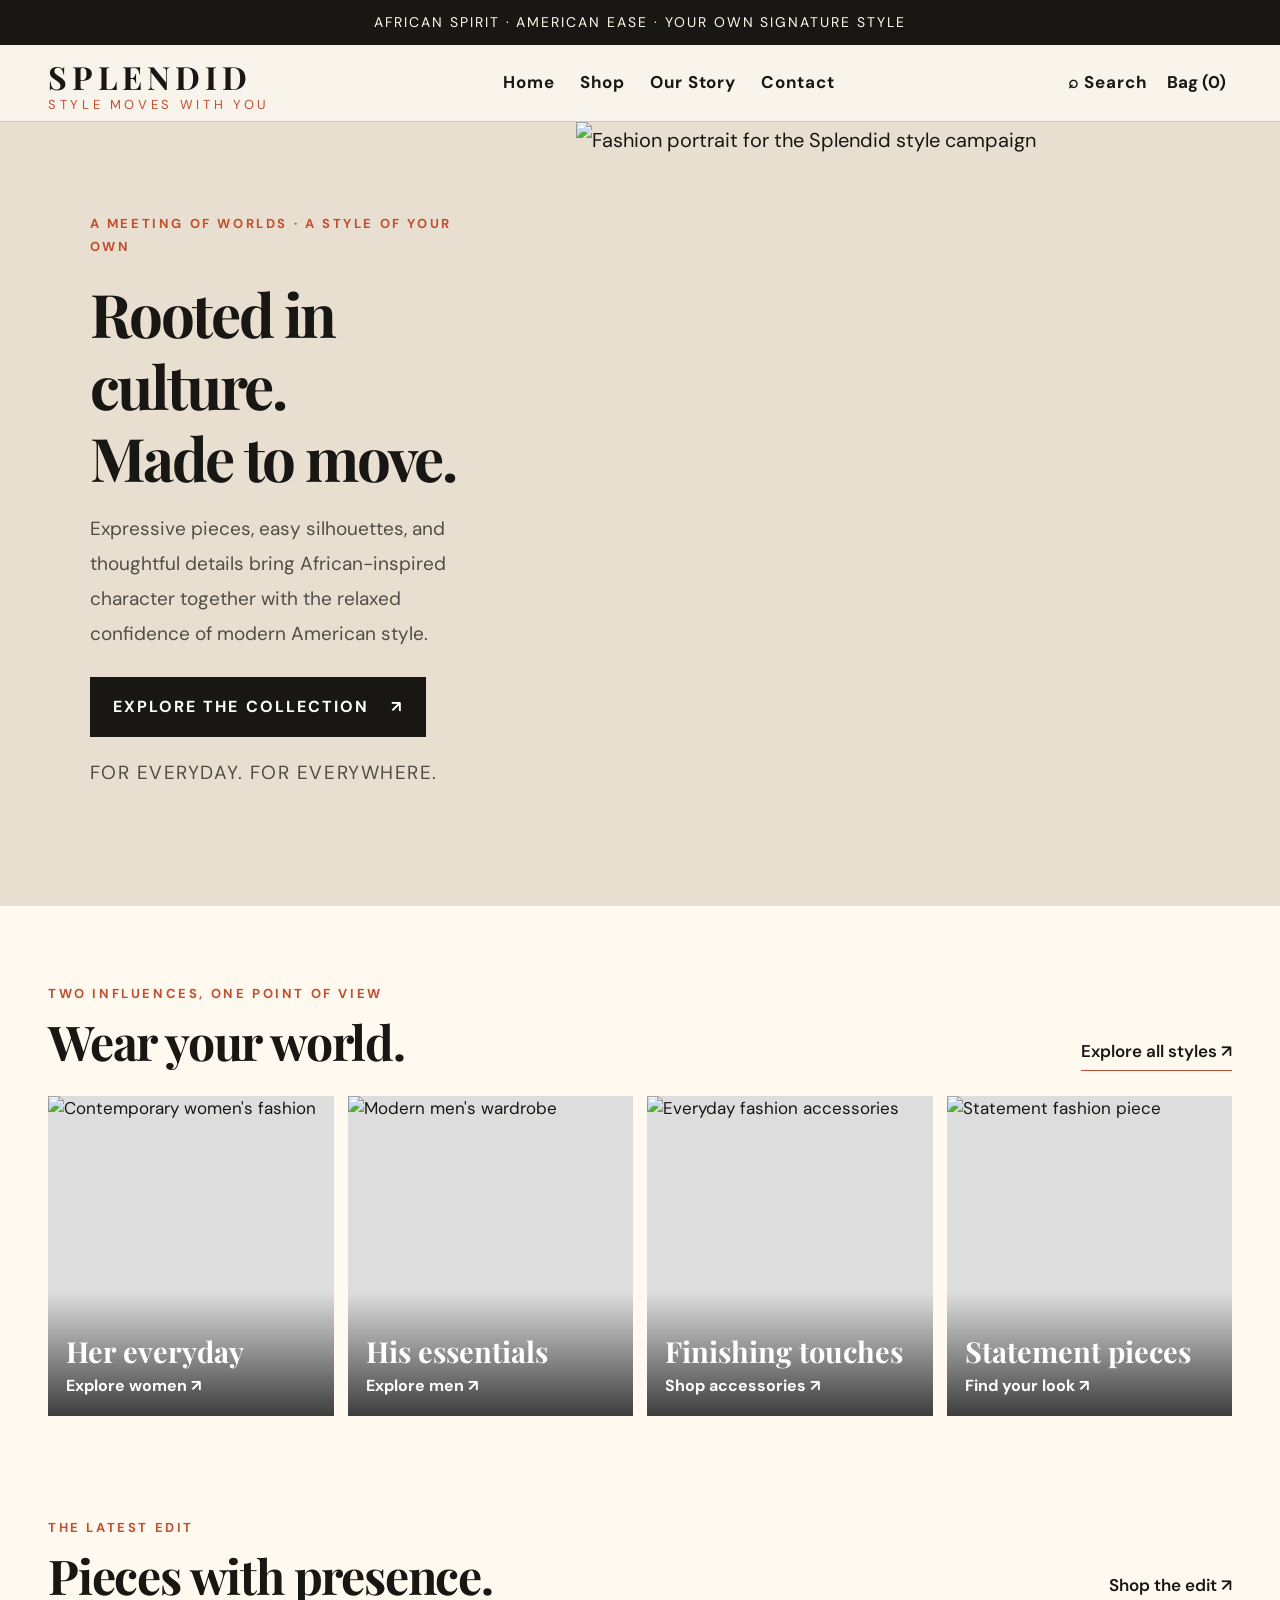
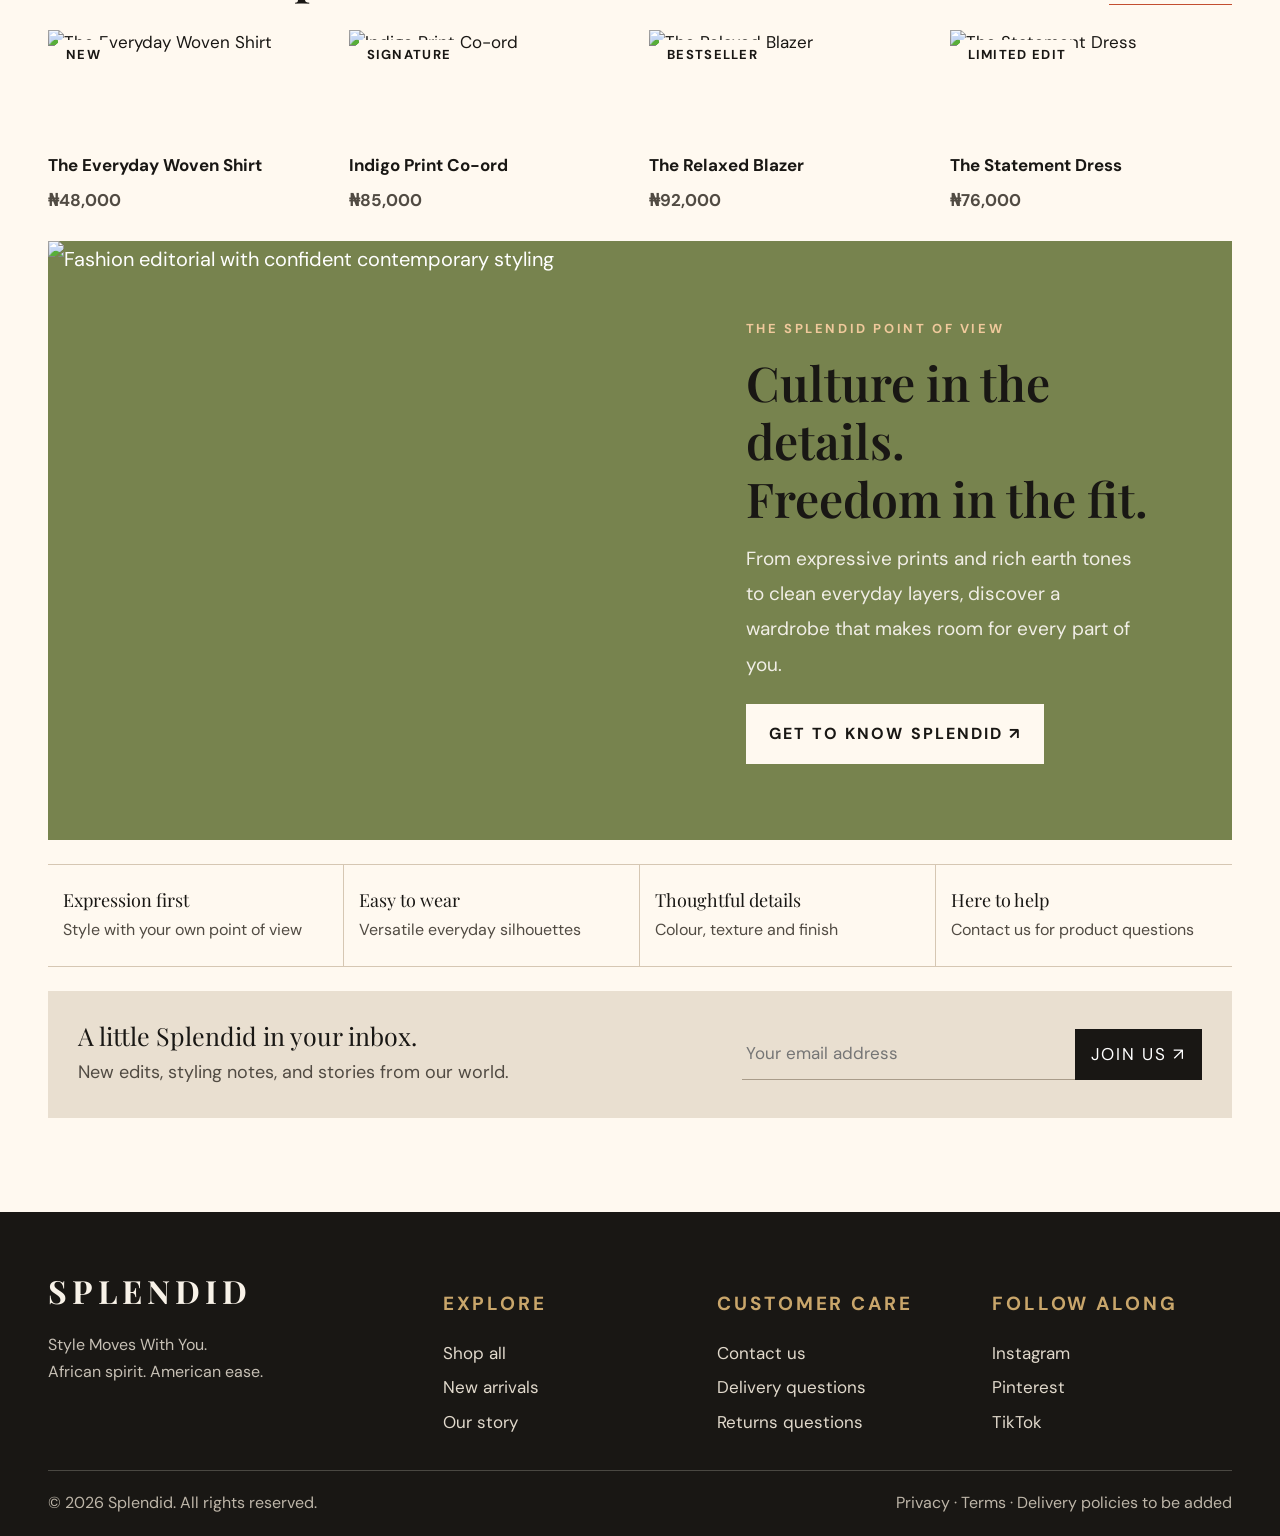
==== commit f49e61f0: "Refresh site assets for larger global typography" ====
--- a/index.html
+++ b/index.html
@@ -1,2 +1,2 @@
 <!doctype html><html lang="en"><head> <meta name="google-site-verification" content="3cbQfz8HSsc6Aqe2vaM2BkxB1Rm-WFdyuLF4IimQgEU" />
-<meta name="google-site-verification" content="3cbQfz8HSsc6Aqe2vaM2BkxB1Rm-WFdyuLF4IimQgEU" /> <meta charset="utf-8"><meta name="viewport" content="width=device-width,initial-scale=1"><title>Splendid | African Spirit, American Ease</title><meta name="description" content="Discover Splendid: contemporary fashion blending African-inspired expression with American everyday ease. Explore clothing and accessories for your own kind of style."><meta name="robots" content="index,follow"><meta property="og:title" content="Splendid — Style Moves With You"><meta property="og:description" content="African spirit. American ease. Your own signature style."><link rel="stylesheet" href="assets/style.css?v=20261111c"><script defer src="assets/app.js?v=20261111c"></script><script defer src="assets/site.js"></script></head><body><div class="announcement">AFRICAN SPIRIT · AMERICAN EASE · YOUR OWN SIGNATURE STYLE</div><header class="header"><nav class="nav" aria-label="Main navigation"><button class="menu-toggle" aria-label="Open navigation">☰</button><a class="logo" href="index.html">SPLENDID<small>STYLE MOVES WITH YOU</small></a><div class="navlinks"><a href="index.html">Home</a><a href="shop.html">Shop</a><a href="about.html">Our Story</a><a href="contact.html">Contact</a></div><div class="navtools"><a href="shop.html" aria-label="Find products">⌕ Search</a><button data-open-cart aria-label="Open shopping bag">Bag (<span data-cart-count>0</span>)</button></div></nav><div class="mobile-menu"><a href="index.html">Home</a><a href="shop.html">Shop all</a><a href="about.html">Our story</a><a href="contact.html">Contact</a></div></header><main><section class="hero"><div class="hero-copy"><div class="eyebrow">A meeting of worlds · A style of your own</div><h1>Rooted in culture.<br>Made to move.</h1><p>Expressive pieces, easy silhouettes, and thoughtful details bring African-inspired character together with the relaxed confidence of modern American style.</p><a class="button" href="shop.html">Explore the collection <span>↗</span></a><p style="font-size:10px;letter-spacing:.08em;margin-top:18px">FOR EVERYDAY. FOR EVERYWHERE.</p></div><div class="hero-image"><img src="https://images.unsplash.com/photo-1534528741775-53994a69daeb?auto=format&fit=crop&w=1400&q=90" alt="Fashion portrait for the Splendid style campaign"></div></section><section class="section container"><div class="section-head"><div><div class="eyebrow">Two influences, one point of view</div><h2>Wear your world.</h2></div><a class="text-link" href="shop.html">Explore all styles ↗</a></div><div class="categories"><a class="category-card" href="shop.html?category=Women"><img src="https://images.unsplash.com/photo-1483985988355-763728e1935b?auto=format&fit=crop&w=800&q=85" alt="Contemporary women's fashion" loading="lazy"><span class="category-label"><strong>Her everyday</strong>Explore women ↗</span></a><a class="category-card" href="shop.html?category=Men"><img src="https://images.unsplash.com/photo-1617137968427-85924c800a22?auto=format&fit=crop&w=800&q=85" alt="Modern men's wardrobe" loading="lazy"><span class="category-label"><strong>His essentials</strong>Explore men ↗</span></a><a class="category-card" href="shop.html?category=Accessories"><img src="https://images.unsplash.com/photo-1590874103328-eac38a683ce7?auto=format&fit=crop&w=800&q=85" alt="Everyday fashion accessories" loading="lazy"><span class="category-label"><strong>Finishing touches</strong>Shop accessories ↗</span></a><a class="category-card" href="shop.html"><img src="https://images.unsplash.com/photo-1539008835657-9e8e9680c956?auto=format&fit=crop&w=800&q=85" alt="Statement fashion piece" loading="lazy"><span class="category-label"><strong>Statement pieces</strong>Find your look ↗</span></a></div></section><section class="section container"><div class="section-head"><div><div class="eyebrow">The latest edit</div><h2>Pieces with presence.</h2></div><a class="text-link" href="shop.html">Shop the edit ↗</a></div><div class="product-grid" data-featured></div></section><section class="container section"><div class="editorial"><img src="https://images.unsplash.com/photo-1529139574466-a303027c1d8b?auto=format&fit=crop&w=1100&q=85" alt="Fashion editorial with confident contemporary styling" loading="lazy"><div class="editorial-copy"><div class="eyebrow" style="color:#f0c99c">The Splendid point of view</div><h2>Culture in the details.<br>Freedom in the fit.</h2><p>From expressive prints and rich earth tones to clean everyday layers, discover a wardrobe that makes room for every part of you.</p><a class="button light" href="about.html">Get to know Splendid ↗</a></div></div></section><section class="container section" style="padding-top:0"><div class="benefits"><div class="benefit"><strong>Expression first</strong><span>Style with your own point of view</span></div><div class="benefit"><strong>Easy to wear</strong><span>Versatile everyday silhouettes</span></div><div class="benefit"><strong>Thoughtful details</strong><span>Colour, texture and finish</span></div><div class="benefit"><strong>Here to help</strong><span>Contact us for product questions</span></div></div></section><section class="container section" style="padding-top:0"><div class="newsletter"><div><h3>A little Splendid in your inbox.</h3><p class="muted" style="margin:0">New edits, styling notes, and stories from our world.</p></div><form class="newsletter-form" data-newsletter><label class="sr-only" for="newsletter-email">Email address</label><input id="newsletter-email" type="email" required placeholder="Your email address"><button type="submit">Join us ↗</button><span data-form-note class="sr-only" aria-live="polite"></span></form></div></section></main><footer class="footer"><div class="container"><div class="footer-main"><div class="footer-brand"><a class="logo" href="index.html">SPLENDID</a><p>Style Moves With You.<br>African spirit. American ease.</p></div><div><h4>Explore</h4><div class="footer-links"><a href="shop.html">Shop all</a><a href="shop.html">New arrivals</a><a href="about.html">Our story</a></div></div><div><h4>Customer care</h4><div class="footer-links"><a href="contact.html">Contact us</a><a href="contact.html">Delivery questions</a><a href="contact.html">Returns questions</a></div></div><div><h4>Follow along</h4><div class="footer-links"><a href="#">Instagram</a><a href="#">Pinterest</a><a href="#">TikTok</a></div></div></div><div class="footer-bottom"><span>© <span data-year>2026</span> Splendid. All rights reserved.</span><span>Privacy · Terms · Delivery policies to be added</span></div></div></footer><div class="cart-panel" data-cart-panel role="dialog" aria-modal="true" aria-label="Shopping bag"><div class="cart-inner"><div class="cart-head"><h2>Your bag</h2><button class="cart-close" data-close-cart aria-label="Close bag">×</button></div><div data-cart-items></div><div class="cart-total"><span>Subtotal</span><span data-cart-total>₦0</span></div><p class="cart-note">Demo only. Secure checkout and order processing are not connected yet.</p><a class="button" href="contact.html">Ask about an order ↗</a></div></div></body></html>
+<meta name="google-site-verification" content="3cbQfz8HSsc6Aqe2vaM2BkxB1Rm-WFdyuLF4IimQgEU" /> <meta charset="utf-8"><meta name="viewport" content="width=device-width,initial-scale=1"><title>Splendid | African Spirit, American Ease</title><meta name="description" content="Discover Splendid: contemporary fashion blending African-inspired expression with American everyday ease. Explore clothing and accessories for your own kind of style."><meta name="robots" content="index,follow"><meta property="og:title" content="Splendid — Style Moves With You"><meta property="og:description" content="African spirit. American ease. Your own signature style."><link rel="stylesheet" href="assets/style.css?v=20261111d"><script defer src="assets/app.js?v=20261111d"></script><script defer src="assets/site.js"></script></head><body><div class="announcement">AFRICAN SPIRIT · AMERICAN EASE · YOUR OWN SIGNATURE STYLE</div><header class="header"><nav class="nav" aria-label="Main navigation"><button class="menu-toggle" aria-label="Open navigation">☰</button><a class="logo" href="index.html">SPLENDID<small>STYLE MOVES WITH YOU</small></a><div class="navlinks"><a href="index.html">Home</a><a href="shop.html">Shop</a><a href="about.html">Our Story</a><a href="contact.html">Contact</a></div><div class="navtools"><a href="shop.html" aria-label="Find products">⌕ Search</a><button data-open-cart aria-label="Open shopping bag">Bag (<span data-cart-count>0</span>)</button></div></nav><div class="mobile-menu"><a href="index.html">Home</a><a href="shop.html">Shop all</a><a href="about.html">Our story</a><a href="contact.html">Contact</a></div></header><main><section class="hero"><div class="hero-copy"><div class="eyebrow">A meeting of worlds · A style of your own</div><h1>Rooted in culture.<br>Made to move.</h1><p>Expressive pieces, easy silhouettes, and thoughtful details bring African-inspired character together with the relaxed confidence of modern American style.</p><a class="button" href="shop.html">Explore the collection <span>↗</span></a><p style="font-size:10px;letter-spacing:.08em;margin-top:18px">FOR EVERYDAY. FOR EVERYWHERE.</p></div><div class="hero-image"><img src="https://images.unsplash.com/photo-1534528741775-53994a69daeb?auto=format&fit=crop&w=1400&q=90" alt="Fashion portrait for the Splendid style campaign"></div></section><section class="section container"><div class="section-head"><div><div class="eyebrow">Two influences, one point of view</div><h2>Wear your world.</h2></div><a class="text-link" href="shop.html">Explore all styles ↗</a></div><div class="categories"><a class="category-card" href="shop.html?category=Women"><img src="https://images.unsplash.com/photo-1483985988355-763728e1935b?auto=format&fit=crop&w=800&q=85" alt="Contemporary women's fashion" loading="lazy"><span class="category-label"><strong>Her everyday</strong>Explore women ↗</span></a><a class="category-card" href="shop.html?category=Men"><img src="https://images.unsplash.com/photo-1617137968427-85924c800a22?auto=format&fit=crop&w=800&q=85" alt="Modern men's wardrobe" loading="lazy"><span class="category-label"><strong>His essentials</strong>Explore men ↗</span></a><a class="category-card" href="shop.html?category=Accessories"><img src="https://images.unsplash.com/photo-1590874103328-eac38a683ce7?auto=format&fit=crop&w=800&q=85" alt="Everyday fashion accessories" loading="lazy"><span class="category-label"><strong>Finishing touches</strong>Shop accessories ↗</span></a><a class="category-card" href="shop.html"><img src="https://images.unsplash.com/photo-1539008835657-9e8e9680c956?auto=format&fit=crop&w=800&q=85" alt="Statement fashion piece" loading="lazy"><span class="category-label"><strong>Statement pieces</strong>Find your look ↗</span></a></div></section><section class="section container"><div class="section-head"><div><div class="eyebrow">The latest edit</div><h2>Pieces with presence.</h2></div><a class="text-link" href="shop.html">Shop the edit ↗</a></div><div class="product-grid" data-featured></div></section><section class="container section"><div class="editorial"><img src="https://images.unsplash.com/photo-1529139574466-a303027c1d8b?auto=format&fit=crop&w=1100&q=85" alt="Fashion editorial with confident contemporary styling" loading="lazy"><div class="editorial-copy"><div class="eyebrow" style="color:#f0c99c">The Splendid point of view</div><h2>Culture in the details.<br>Freedom in the fit.</h2><p>From expressive prints and rich earth tones to clean everyday layers, discover a wardrobe that makes room for every part of you.</p><a class="button light" href="about.html">Get to know Splendid ↗</a></div></div></section><section class="container section" style="padding-top:0"><div class="benefits"><div class="benefit"><strong>Expression first</strong><span>Style with your own point of view</span></div><div class="benefit"><strong>Easy to wear</strong><span>Versatile everyday silhouettes</span></div><div class="benefit"><strong>Thoughtful details</strong><span>Colour, texture and finish</span></div><div class="benefit"><strong>Here to help</strong><span>Contact us for product questions</span></div></div></section><section class="container section" style="padding-top:0"><div class="newsletter"><div><h3>A little Splendid in your inbox.</h3><p class="muted" style="margin:0">New edits, styling notes, and stories from our world.</p></div><form class="newsletter-form" data-newsletter><label class="sr-only" for="newsletter-email">Email address</label><input id="newsletter-email" type="email" required placeholder="Your email address"><button type="submit">Join us ↗</button><span data-form-note class="sr-only" aria-live="polite"></span></form></div></section></main><footer class="footer"><div class="container"><div class="footer-main"><div class="footer-brand"><a class="logo" href="index.html">SPLENDID</a><p>Style Moves With You.<br>African spirit. American ease.</p></div><div><h4>Explore</h4><div class="footer-links"><a href="shop.html">Shop all</a><a href="shop.html">New arrivals</a><a href="about.html">Our story</a></div></div><div><h4>Customer care</h4><div class="footer-links"><a href="contact.html">Contact us</a><a href="contact.html">Delivery questions</a><a href="contact.html">Returns questions</a></div></div><div><h4>Follow along</h4><div class="footer-links"><a href="#">Instagram</a><a href="#">Pinterest</a><a href="#">TikTok</a></div></div></div><div class="footer-bottom"><span>© <span data-year>2026</span> Splendid. All rights reserved.</span><span>Privacy · Terms · Delivery policies to be added</span></div></div></footer><div class="cart-panel" data-cart-panel role="dialog" aria-modal="true" aria-label="Shopping bag"><div class="cart-inner"><div class="cart-head"><h2>Your bag</h2><button class="cart-close" data-close-cart aria-label="Close bag">×</button></div><div data-cart-items></div><div class="cart-total"><span>Subtotal</span><span data-cart-total>₦0</span></div><p class="cart-note">Demo only. Secure checkout and order processing are not connected yet.</p><a class="button" href="contact.html">Ask about an order ↗</a></div></div></body></html>
--- a/assets/style.css
+++ b/assets/style.css
@@ -349,3 +349,54 @@
   .swatch,.size-btn{font-size:16px}
   .button{font-size:15px}
 }
+
+
+/* Site-wide typography enlargement — all pages and sections */
+html{font-size:20px}
+body{font-size:20px!important;line-height:1.8!important}
+body :is(p,li,dd,dt,label,legend,figcaption,blockquote){font-size:18px!important;line-height:1.8!important}
+body :is(a,button,input,select,textarea){font-size:17px!important;line-height:1.5!important}
+body :is(h1,h2,h3,h4,h5,h6){line-height:1.2!important}
+body h1{font-size:clamp(38px,5vw,60px)!important}
+body h2{font-size:clamp(32px,4.2vw,48px)!important}
+body h3{font-size:25px!important}
+body h4{font-size:19px!important}
+body .logo{font-size:32px!important}
+body .logo small{font-size:13px!important}
+body .announcement{font-size:14px!important}
+body .eyebrow,body .tag{font-size:13px!important}
+body .navlinks,body .navtools{font-size:16px!important}
+body .hero p,body .page-hero p,body .editorial-copy p,body .about-copy p{font-size:19px!important;line-height:1.85!important}
+body .category-label{font-size:16px!important}
+body .category-label strong{font-size:29px!important}
+body .product-meta h3{font-size:18px!important;line-height:1.5!important}
+body .product-meta p{font-size:17px!important}
+body .button,body button.button{font-size:16px!important;padding:17px 22px}
+body .filter-btn,body select{font-size:16px!important;padding:12px 15px}
+body .field{font-size:16px!important}
+body .field input,body .field select,body .field textarea{font-size:18px!important;padding:15px}
+body .option-label{font-size:16px!important}
+body .swatch,body .size-btn{font-size:17px!important;padding:13px 16px}
+body .product-detail-copy h1{font-size:clamp(40px,5vw,60px)!important}
+body .product-detail-copy .price{font-size:23px!important}
+body .product-description{font-size:19px!important;line-height:1.85!important}
+body .product-colour-note{font-size:18px!important;line-height:1.8!important}
+body .notice,body .form-note,body .cart-note{font-size:16px!important;line-height:1.75!important}
+body .footer-links,body .footer-brand p,body .footer-bottom,body .benefit span{font-size:16px!important;line-height:1.7!important}
+@media(max-width:800px){
+  html{font-size:19px}
+  body{font-size:19px!important;line-height:1.8!important}
+  body :is(p,li,dd,dt,label,legend,figcaption,blockquote){font-size:18px!important}
+  body :is(a,button,input,select,textarea){font-size:17px!important}
+  body h1{font-size:40px!important}
+  body h2{font-size:34px!important}
+  body h3{font-size:24px!important}
+  body .navtools{font-size:15px!important}
+  body .hero p,body .page-hero p,body .editorial-copy p,body .about-copy p{font-size:18px!important}
+  body .product-meta h3{font-size:18px!important}
+  body .product-meta p{font-size:17px!important}
+  body .product-detail-copy h1{font-size:40px!important}
+  body .product-description{font-size:19px!important}
+  body .product-colour-note{font-size:18px!important}
+  body .footer-links,body .footer-brand p,body .footer-bottom{font-size:16px!important}
+}
